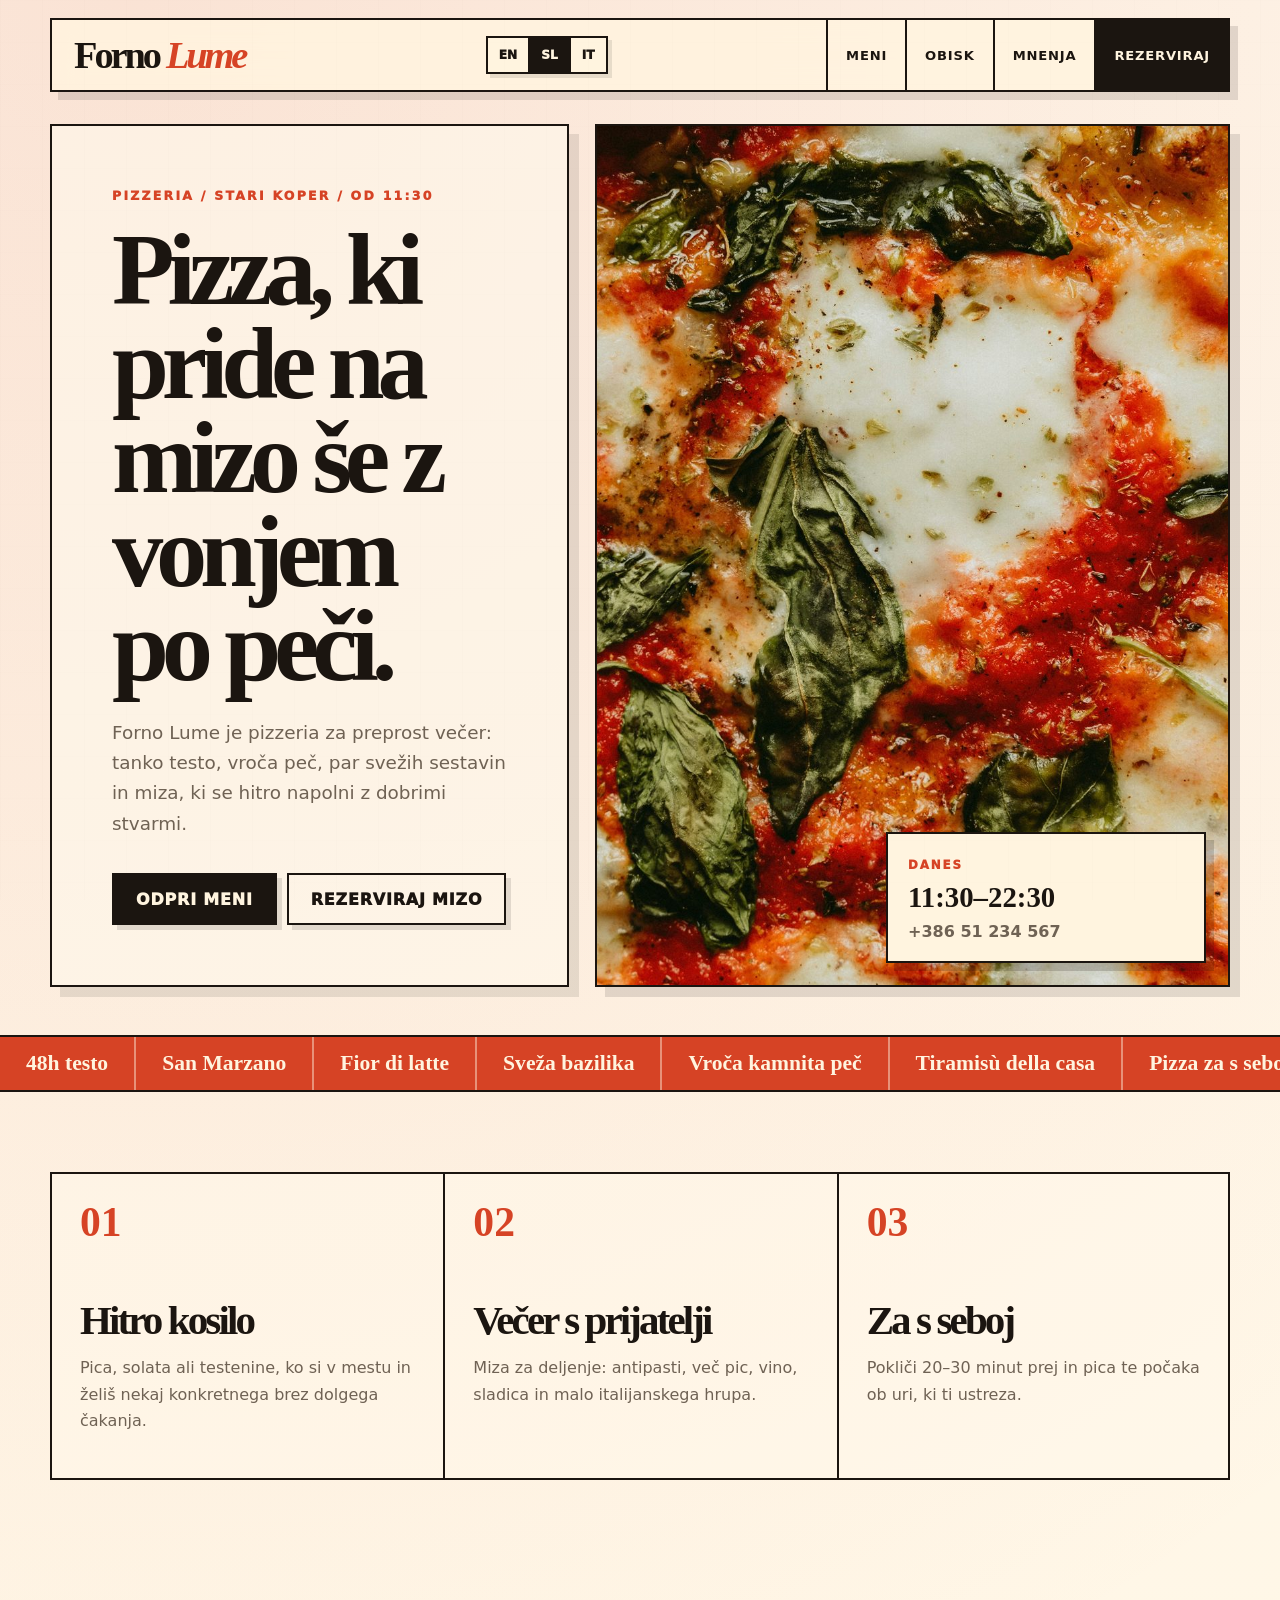
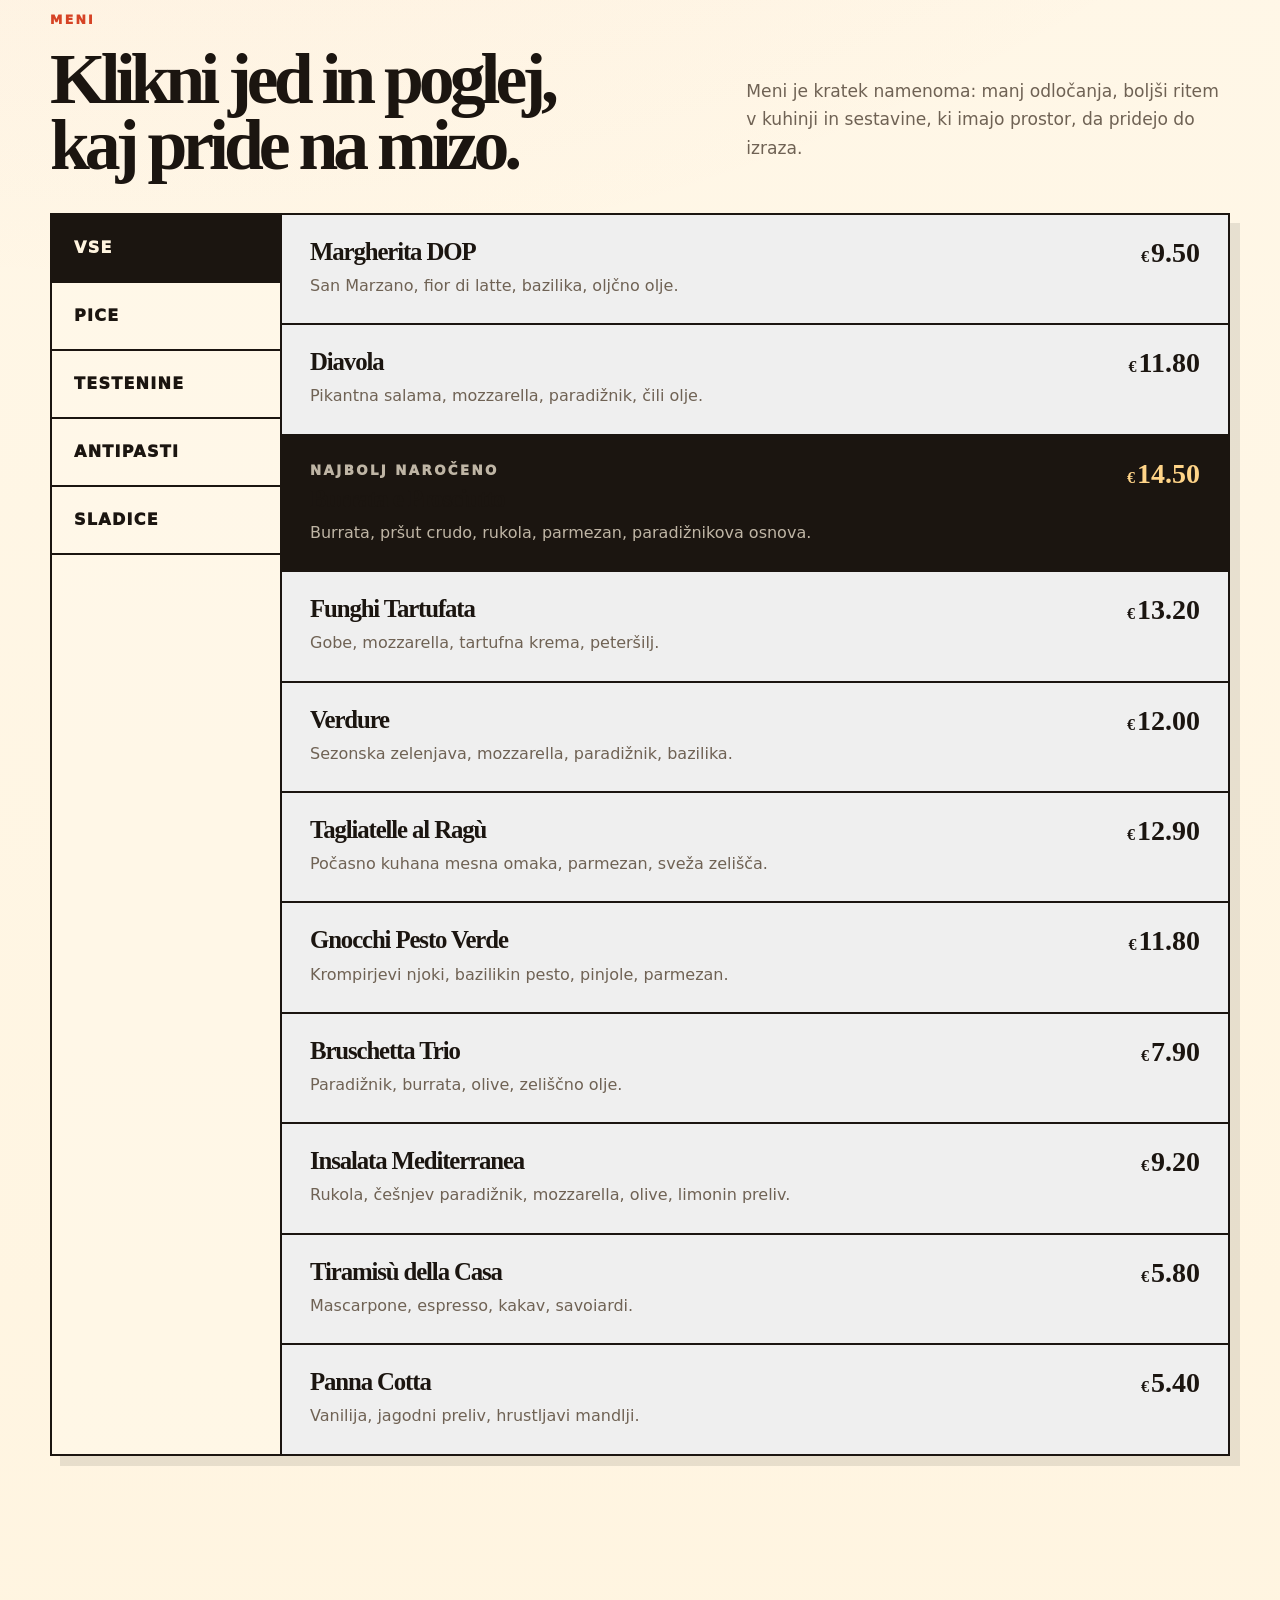
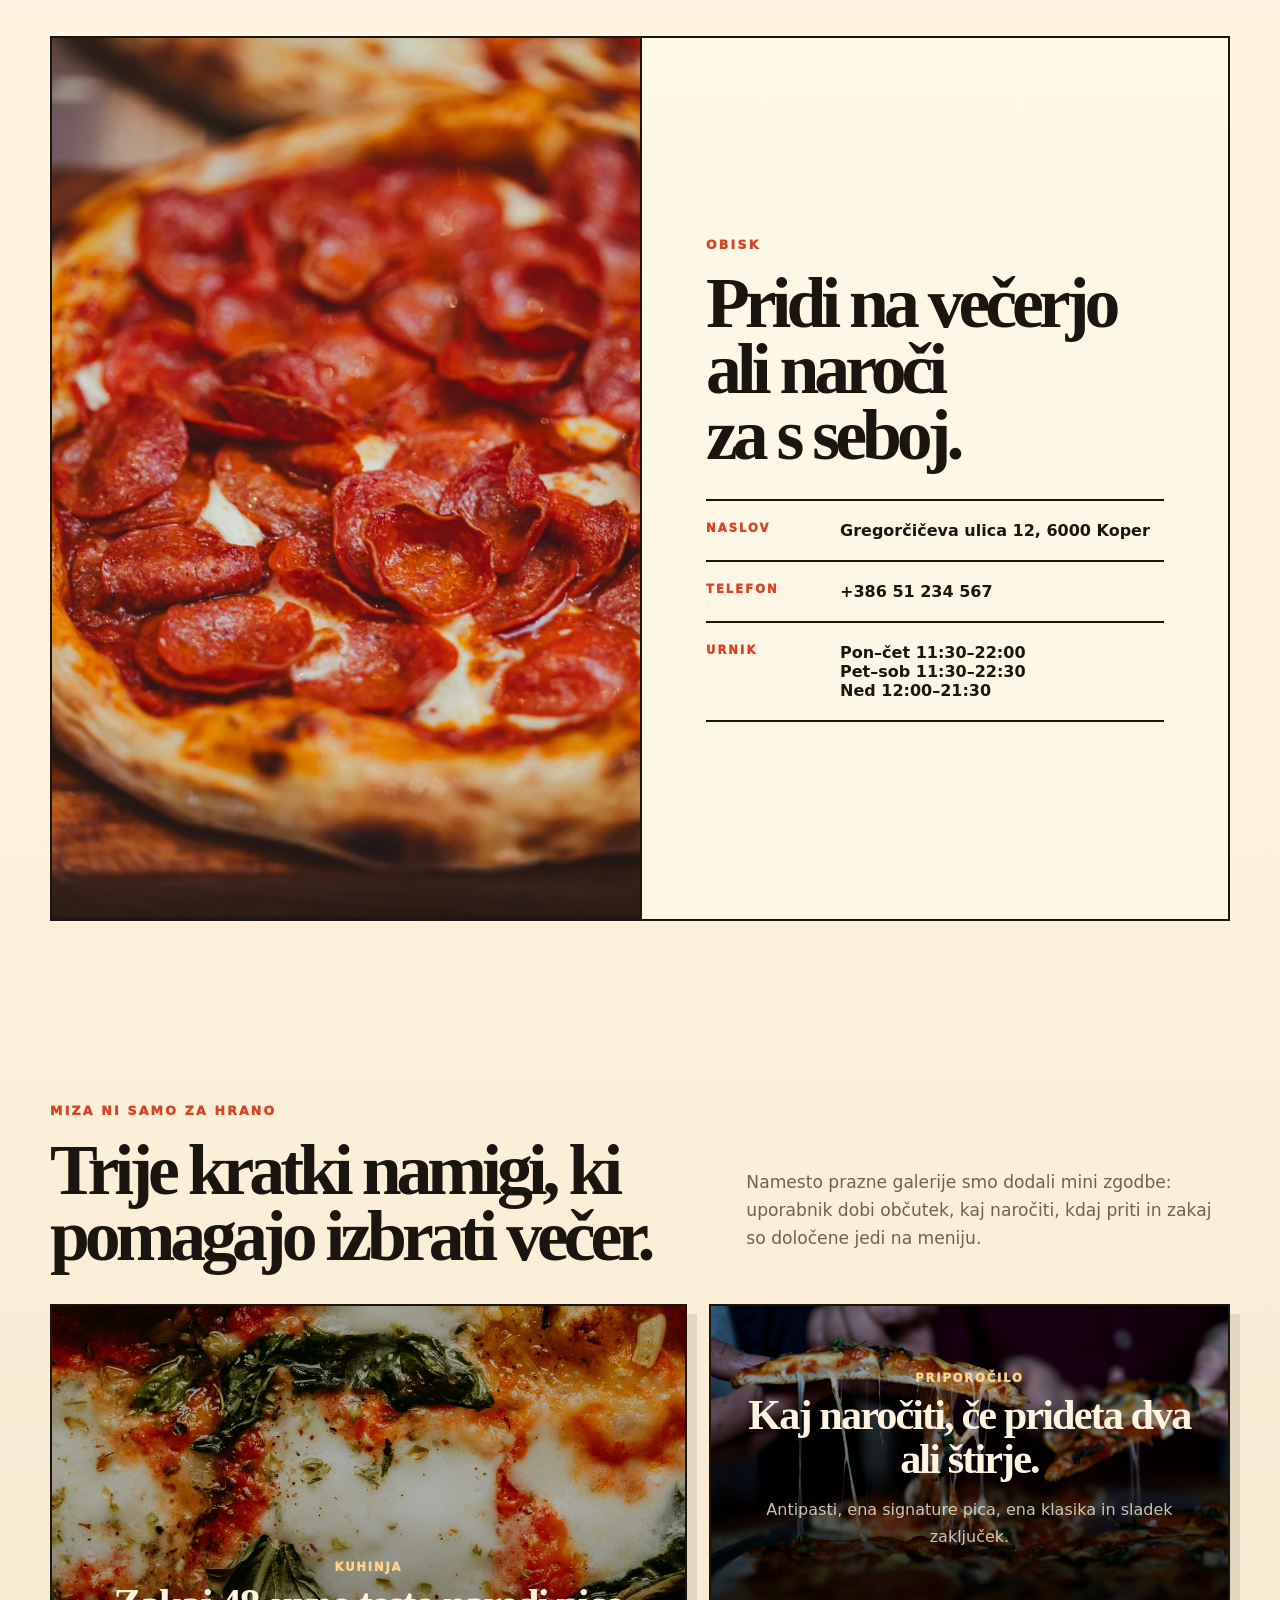
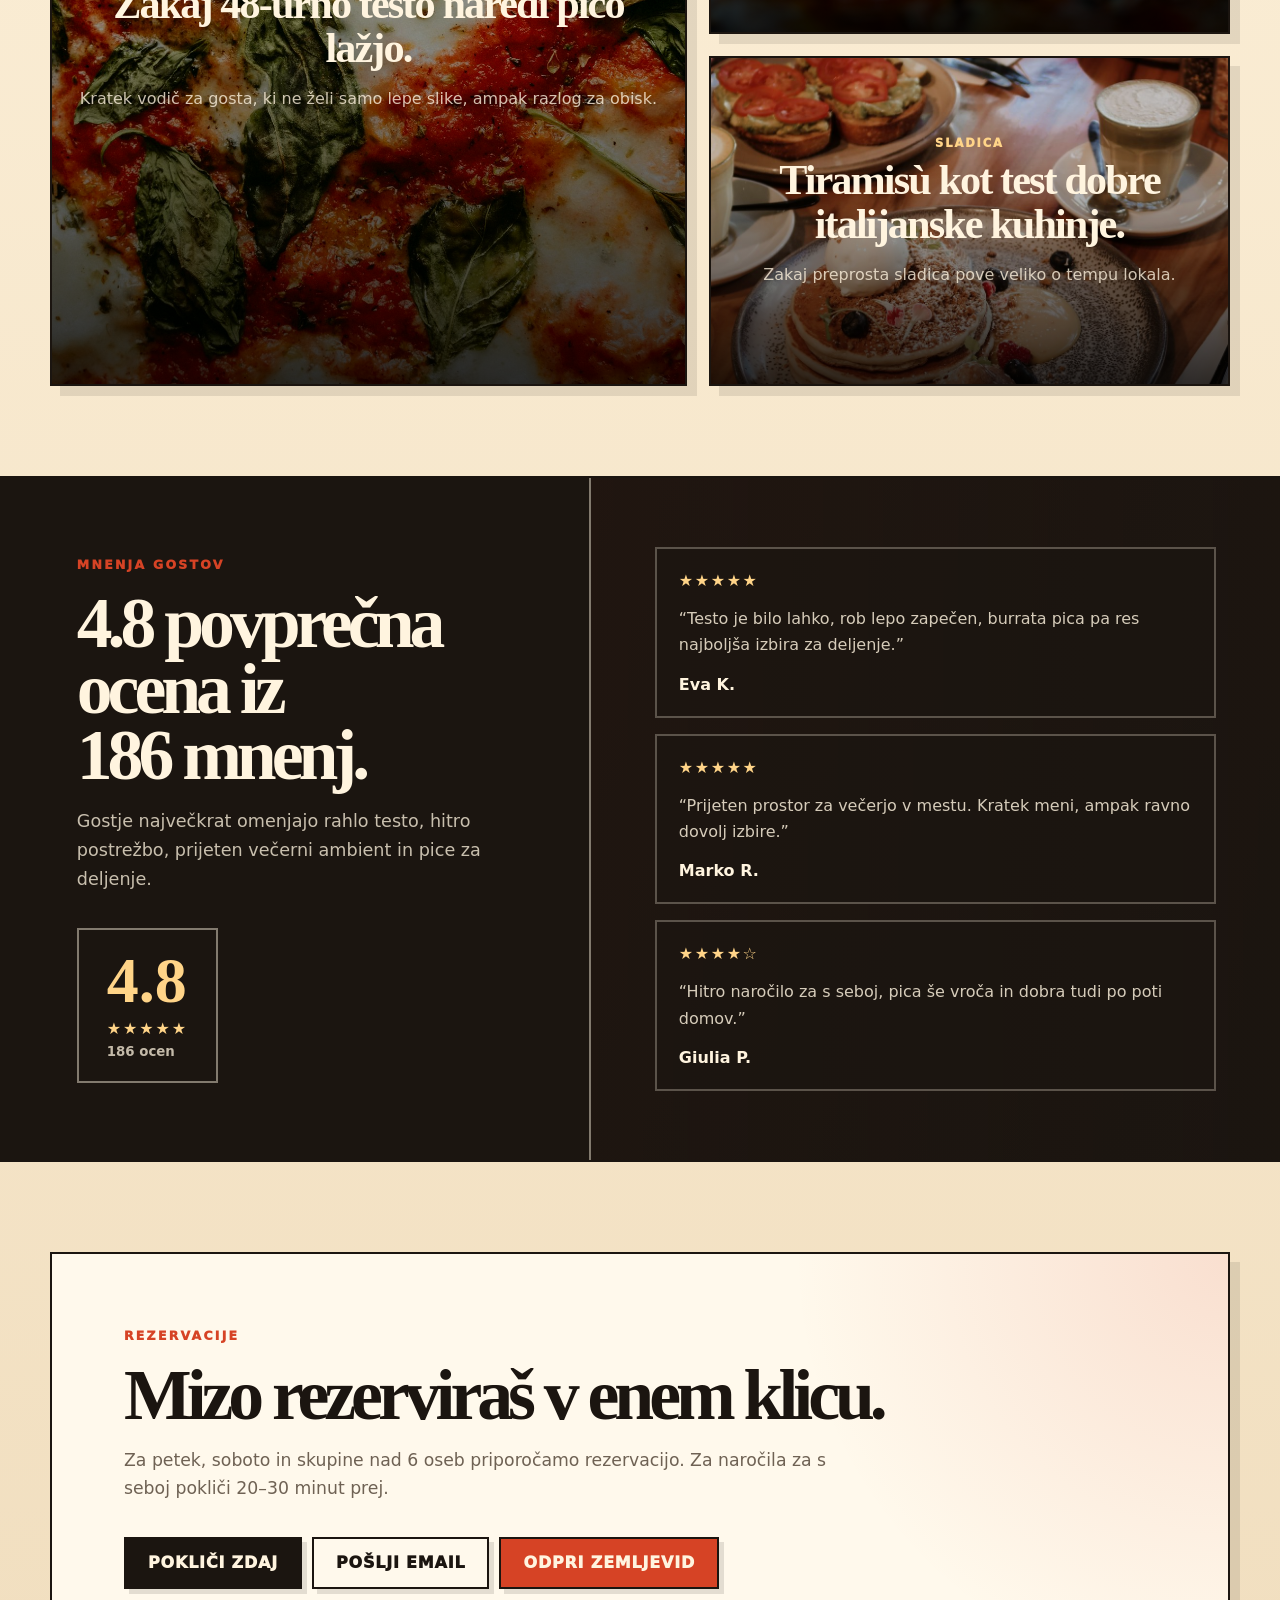
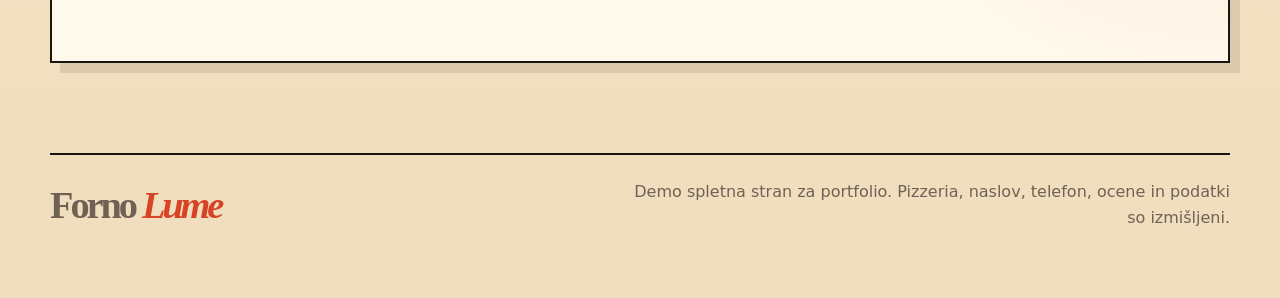
==== forno-lume/index.html @ fd5f601f "Add files via upload" ====
<!DOCTYPE html>
<html lang="sl">
<head>
  <meta charset="UTF-8" />
  <meta name="viewport" content="width=device-width, initial-scale=1.0" />
  <title>Forno Lume — pizzeria, antipasti & vino</title>
  <meta name="description" content="Forno Lume je sodobna pizzeria z napolitanskimi picami, antipasti, testeninami, sladicami in vinom. Meni, rezervacije in lokacija." />
  <meta name="theme-color" content="#fff4df" />
  <link rel="icon" href="assets/favicon.svg" type="image/svg+xml" />
  <link rel="stylesheet" href="styles.css" />
</head>
<body>
  <div class="grain"></div>

  <header class="topbar" id="top">
    <a class="wordmark" href="#top" aria-label="Forno Lume home">
      <span>Forno</span>
      <i>Lume</i>
    </a>

    <div class="language-switcher" aria-label="Language switcher">
      <button class="lang-btn" data-lang="en">EN</button>
      <button class="lang-btn active" data-lang="sl">SL</button>
      <button class="lang-btn" data-lang="it">IT</button>
    </div>

    <button class="menu-toggle" aria-label="Odpri navigacijo" aria-expanded="false">
      <span></span><span></span>
    </button>

    <nav class="nav">
      <a href="#menu" data-i18n="navMenu">Meni</a>
      <a href="#visit" data-i18n="navVisit">Obisk</a>
      <a href="#reviews" data-i18n="navReviews">Mnenja</a>
      <a href="#reserve" class="nav-cta" data-i18n="navReserve">Rezerviraj</a>
    </nav>
  </header>

  <main>
    <section class="hero">
      <div class="hero-copy">
        <p class="kicker" data-i18n="heroKicker">Pizzeria / Stari Koper / Od 11:30</p>
        <h1 data-i18n="heroTitle">Pizza, ki pride na mizo še z vonjem po peči.</h1>
        <p class="lead" data-i18n="heroLead">
          Forno Lume je pizzeria za preprost večer: tanko testo, vroča peč, par svežih sestavin in miza, ki se hitro napolni z dobrimi stvarmi.
        </p>

        <div class="hero-actions">
          <a href="#menu" class="button button-dark" data-i18n="ctaMenu">Odpri meni</a>
          <a href="#reserve" class="button button-outline" data-i18n="ctaReserve">Rezerviraj mizo</a>
        </div>
      </div>

      <div class="hero-image">
        <img src="assets/margherita.jpg" alt="Neapeljska pica" />
        <div class="open-card">
          <span data-i18n="today">danes</span>
          <strong>11:30–22:30</strong>
          <a href="tel:+38651234567">+386 51 234 567</a>
        </div>
      </div>
    </section>

    <section class="ticker" aria-label="Ingredients">
      <div class="ticker-track">
        <span data-i18n="tick1">48h testo</span>
        <span data-i18n="tick2">San Marzano</span>
        <span data-i18n="tick3">Fior di latte</span>
        <span data-i18n="tick4">Sveža bazilika</span>
        <span data-i18n="tick5">Vroča kamnita peč</span>
        <span data-i18n="tick6">Tiramisù della casa</span>
        <span data-i18n="tick7">Pizza za s seboj</span>
        <span data-i18n="tick8">Rezervacije za skupine</span>
      </div>
    </section>

    <section class="intro-grid section">
      <article class="intro-card">
        <span class="number">01</span>
        <h2 data-i18n="intro1Title">Hitro kosilo</h2>
        <p data-i18n="intro1Text">Pica, solata ali testenine, ko si v mestu in želiš nekaj konkretnega brez dolgega čakanja.</p>
      </article>
      <article class="intro-card">
        <span class="number">02</span>
        <h2 data-i18n="intro2Title">Večer s prijatelji</h2>
        <p data-i18n="intro2Text">Miza za deljenje: antipasti, več pic, vino, sladica in malo italijanskega hrupa.</p>
      </article>
      <article class="intro-card">
        <span class="number">03</span>
        <h2 data-i18n="intro3Title">Za s seboj</h2>
        <p data-i18n="intro3Text">Pokliči 20–30 minut prej in pica te počaka ob uri, ki ti ustreza.</p>
      </article>
    </section>

    <section class="menu-section section" id="menu">
      <div class="section-title split">
        <div>
          <p class="kicker" data-i18n="menuKicker">Meni</p>
          <h2 data-i18n="menuTitle">Klikni jed in poglej, kaj pride na mizo.</h2>
        </div>
        <p data-i18n="menuLead">
          Meni je kratek namenoma: manj odločanja, boljši ritem v kuhinji in sestavine, ki imajo prostor, da pridejo do izraza.
        </p>
      </div>

      <div class="menu-board">
        <aside class="menu-sidebar">
          <button class="filter active" data-filter="all" data-i18n="filterAll">Vse</button>
          <button class="filter" data-filter="pizza" data-i18n="filterPizza">Pice</button>
          <button class="filter" data-filter="pasta" data-i18n="filterPasta">Testenine</button>
          <button class="filter" data-filter="starter" data-i18n="filterStarter">Antipasti</button>
          <button class="filter" data-filter="sweet" data-i18n="filterSweet">Sladice</button>
        </aside>

        <div class="menu-items">
          <button class="menu-line" data-category="pizza" data-dish="margherita">
            <div><h3>Margherita DOP</h3><p data-i18n="dish1">San Marzano, fior di latte, bazilika, oljčno olje.</p></div><strong>9.50</strong>
          </button>
          <button class="menu-line" data-category="pizza" data-dish="diavola">
            <div><h3>Diavola</h3><p data-i18n="dish2">Pikantna salama, mozzarella, paradižnik, čili olje.</p></div><strong>11.80</strong>
          </button>
          <button class="menu-line signature" data-category="pizza" data-dish="burrata">
            <div><small data-i18n="mostOrdered">najbolj naročeno</small><h3>Burrata e Prosciutto</h3><p data-i18n="dish3">Burrata, pršut crudo, rukola, parmezan, paradižnikova osnova.</p></div><strong>14.50</strong>
          </button>
          <button class="menu-line" data-category="pizza" data-dish="funghi">
            <div><h3>Funghi Tartufata</h3><p data-i18n="dish4">Gobe, mozzarella, tartufna krema, peteršilj.</p></div><strong>13.20</strong>
          </button>
          <button class="menu-line" data-category="pizza" data-dish="verdure">
            <div><h3>Verdure</h3><p data-i18n="dish5">Sezonska zelenjava, mozzarella, paradižnik, bazilika.</p></div><strong>12.00</strong>
          </button>
          <button class="menu-line" data-category="pasta" data-dish="ragu">
            <div><h3>Tagliatelle al Ragù</h3><p data-i18n="dish6">Počasno kuhana mesna omaka, parmezan, sveža zelišča.</p></div><strong>12.90</strong>
          </button>
          <button class="menu-line" data-category="pasta" data-dish="gnocchi">
            <div><h3>Gnocchi Pesto Verde</h3><p data-i18n="dish7">Krompirjevi njoki, bazilikin pesto, pinjole, parmezan.</p></div><strong>11.80</strong>
          </button>
          <button class="menu-line" data-category="starter" data-dish="bruschetta">
            <div><h3>Bruschetta Trio</h3><p data-i18n="dish8">Paradižnik, burrata, olive, zeliščno olje.</p></div><strong>7.90</strong>
          </button>
          <button class="menu-line" data-category="starter" data-dish="salad">
            <div><h3>Insalata Mediterranea</h3><p data-i18n="dish9">Rukola, češnjev paradižnik, mozzarella, olive, limonin preliv.</p></div><strong>9.20</strong>
          </button>
          <button class="menu-line" data-category="sweet" data-dish="tiramisu">
            <div><h3>Tiramisù della Casa</h3><p data-i18n="dish10">Mascarpone, espresso, kakav, savoiardi.</p></div><strong>5.80</strong>
          </button>
          <button class="menu-line" data-category="sweet" data-dish="panna">
            <div><h3>Panna Cotta</h3><p data-i18n="dish11">Vanilija, jagodni preliv, hrustljavi mandlji.</p></div><strong>5.40</strong>
          </button>
        </div>
      </div>
    </section>

    <section class="visit-section section" id="visit">
      <div class="visit-image">
        <img src="assets/diavola.jpg" alt="Miza v restavraciji" />
      </div>
      <div class="visit-panel">
        <p class="kicker" data-i18n="visitKicker">Obisk</p>
        <h2 data-i18n="visitTitle">Pridi na večerjo ali naroči za s seboj.</h2>
        <div class="visit-list">
          <div><span data-i18n="addressLabel">naslov</span><strong>Gregorčičeva ulica 12, 6000 Koper</strong></div>
          <div><span data-i18n="phoneLabel">telefon</span><strong>+386 51 234 567</strong></div>
          <div><span data-i18n="hoursLabel">urnik</span><strong data-i18n="hoursText">Pon–čet 11:30–22:00<br>Pet–sob 11:30–22:30<br>Ned 12:00–21:30</strong></div>
        </div>
      </div>
    </section>
    <section class="insights-section section" id="stories">
      <div class="section-title split">
        <div>
          <p class="kicker" data-i18n="storiesKicker">Miza ni samo za hrano</p>
          <h2 data-i18n="storiesTitle">Trije kratki namigi, ki pomagajo izbrati večer.</h2>
        </div>
        <p data-i18n="storiesLead">Namesto prazne galerije smo dodali mini zgodbe: uporabnik dobi občutek, kaj naročiti, kdaj priti in zakaj so določene jedi na meniju.</p>
      </div>

      <div class="insight-grid">
        <button class="insight-card large" type="button" data-article="dough">
          <img src="assets/margherita.jpg" alt="Pizza z rahlim robom" loading="lazy" />
          <div><span data-i18n="story1Kicker">kuhinja</span><h3 data-i18n="story1Title">Zakaj 48-urno testo naredi pico lažjo.</h3><p data-i18n="story1Text">Kratek vodič za gosta, ki ne želi samo lepe slike, ampak razlog za obisk.</p></div>
        </button>
        <button class="insight-card" type="button" data-article="sharing">
          <img src="assets/burrata.jpg" alt="Pizza za deljenje" loading="lazy" />
          <div><span data-i18n="story2Kicker">priporočilo</span><h3 data-i18n="story2Title">Kaj naročiti, če prideta dva ali štirje.</h3><p data-i18n="story2Text">Antipasti, ena signature pica, ena klasika in sladek zaključek.</p></div>
        </button>
        <button class="insight-card" type="button" data-article="tiramisu">
          <img src="assets/tiramisu.jpg" alt="Tiramisu" loading="lazy" />
          <div><span data-i18n="story3Kicker">sladica</span><h3 data-i18n="story3Title">Tiramisù kot test dobre italijanske kuhinje.</h3><p data-i18n="story3Text">Zakaj preprosta sladica pove veliko o tempu lokala.</p></div>
        </button>
      </div>
    </section>

    <section class="reviews-section" id="reviews">
      <div class="reviews-copy">
        <p class="kicker" data-i18n="reviewsKicker">Mnenja gostov</p>
        <h2 data-i18n="reviewsTitle">4.8 povprečna ocena iz 186 mnenj.</h2>
        <p data-i18n="reviewsLead">Gostje največkrat omenjajo rahlo testo, hitro postrežbo, prijeten večerni ambient in pice za deljenje.</p>

        <div class="score-box">
          <strong>4.8</strong>
          <span>★★★★★</span>
          <small data-i18n="scoreText">186 ocen</small>
        </div>
      </div>

      <div class="reviews-panel">
        <article>
          <span>★★★★★</span>
          <p data-i18n="review1">“Testo je bilo lahko, rob lepo zapečen, burrata pica pa res najboljša izbira za deljenje.”</p>
          <strong>Eva K.</strong>
        </article>
        <article>
          <span>★★★★★</span>
          <p data-i18n="review2">“Prijeten prostor za večerjo v mestu. Kratek meni, ampak ravno dovolj izbire.”</p>
          <strong>Marko R.</strong>
        </article>
        <article>
          <span>★★★★☆</span>
          <p data-i18n="review3">“Hitro naročilo za s seboj, pica še vroča in dobra tudi po poti domov.”</p>
          <strong>Giulia P.</strong>
        </article>
      </div>
    </section>

    <section class="reserve-section section" id="reserve">
      <div class="reserve-box">
        <p class="kicker" data-i18n="reserveKicker">Rezervacije</p>
        <h2 data-i18n="reserveTitle">Mizo rezerviraš v enem klicu.</h2>
        <p data-i18n="reserveText">Za petek, soboto in skupine nad 6 oseb priporočamo rezervacijo. Za naročila za s seboj pokliči 20–30 minut prej.</p>
        <div class="reserve-actions">
          <a class="button button-dark" href="tel:+38651234567" data-i18n="reserveCall">Pokliči zdaj</a>
          <a class="button button-outline" href="mailto:ciao@fornolume.si" data-i18n="reserveEmail">Pošlji email</a>
          <a class="button button-map" target="_blank" rel="noreferrer" href="https://maps.google.com/?q=Gregor%C4%8Di%C4%8Deva%20ulica%2012%2C%206000%20Koper%2C%20Slovenia" data-i18n="reserveMap">Odpri zemljevid</a>
        </div>
      </div>
    </section>
  </main>

  <footer class="footer">
    <a class="wordmark" href="#top"><span>Forno</span><i>Lume</i></a>
    <p data-i18n="footerText">Demo spletna stran za portfolio. Pizzeria, naslov, telefon, ocene in podatki so izmišljeni.</p>
  </footer>

  <div class="mobile-bar">
    <a href="tel:+38651234567" data-i18n="mobileCall">Klic</a>
    <a href="#menu" data-i18n="mobileMenu">Meni</a>
    <a target="_blank" rel="noreferrer" href="https://maps.google.com/?q=Gregor%C4%8Di%C4%8Deva%20ulica%2012%2C%206000%20Koper%2C%20Slovenia" data-i18n="mobileDirections">Pot</a>
  </div>

  <div class="dish-modal" id="dishModal" aria-hidden="true" role="dialog" aria-modal="true" aria-labelledby="dishModalTitle">
    <div class="dish-backdrop" data-close-dish></div>
    <div class="dish-panel">
      <button class="dish-close" type="button" aria-label="Close" data-close-dish>×</button>
      <div class="dish-photo"><img id="dishModalImage" alt="" /></div>
      <div class="dish-info">
        <span id="dishModalCategory"></span>
        <h2 id="dishModalTitle"></h2>
        <p id="dishModalText"></p>
        <strong id="dishModalPrice"></strong>
        <div class="dish-actions">
          <a href="tel:+38651234567" class="button button-dark" data-i18n="dishCall">Naroči / rezerviraj</a>
          <button class="button button-outline" type="button" data-close-dish data-i18n="dishBack">Nazaj na meni</button>
        </div>
      </div>
    </div>
  </div>

  <div class="article-modal" id="articleModal" aria-hidden="true" role="dialog" aria-modal="true" aria-labelledby="articleTitle">
    <div class="article-backdrop" data-close-article></div>
    <div class="article-panel">
      <button class="article-close" type="button" aria-label="Close" data-close-article>×</button>
      <div class="article-photo"><img id="articleImage" alt="" /></div>
      <article class="article-copy">
        <span id="articleLabel"></span>
        <h2 id="articleTitle"></h2>
        <p id="articleIntro"></p>
        <ul id="articlePoints"></ul>
        <div class="article-actions">
          <a href="#menu" class="button button-dark" data-close-article data-i18n="articleMenu">Poglej meni</a>
          <button class="button button-outline" type="button" data-close-article data-i18n="articleClose">Zapri</button>
        </div>
      </article>
    </div>
  </div>

  <script src="script.js"></script>
</body>
</html>
---- forno-lume/styles.css ----
:root {
  --paper: #fff4df;
  --ink: #1b1510;
  --muted: #6f6254;
  --line: #dfcfb7;
  --tomato: #d64325;
  --tomato-dark: #9e2f1e;
  --cream: #fff9ec;
  --gold: #c58a36;
  --shadow: 0 24px 70px rgba(59, 31, 16, .16);
  --max: 1180px;
  --page: min(calc(100% - 44px), var(--max));
}

* { box-sizing: border-box; }
html { scroll-behavior: smooth; overflow-x: hidden; }
body {
  margin: 0;
  color: var(--ink);
  background:
    radial-gradient(circle at 10% 0%, rgba(214, 67, 37, .12), transparent 28%),
    linear-gradient(180deg, #fff9ed 0%, var(--paper) 55%, #f0ddbd 100%);
  font-family: ui-sans-serif, system-ui, -apple-system, BlinkMacSystemFont, "Segoe UI", sans-serif;
  overflow-x: hidden;
}

body.menu-open { overflow: hidden; }
a { color: inherit; text-decoration: none; }
img { display: block; max-width: 100%; }
button { font: inherit; }

.grain {
  pointer-events: none;
  position: fixed;
  inset: 0;
  z-index: 100;
  opacity: .06;
  mix-blend-mode: multiply;
  background-image:
    linear-gradient(90deg, rgba(27,21,16,.15) 1px, transparent 1px),
    linear-gradient(rgba(27,21,16,.08) 1px, transparent 1px);
  background-size: 42px 42px;
}

.section {
  width: var(--page);
  margin-inline: auto;
}

.topbar {
  position: fixed;
  top: 18px;
  left: 50%;
  z-index: 50;
  transform: translateX(-50%);
  width: var(--page);
  min-height: 70px;
  display: grid;
  grid-template-columns: auto 1fr auto;
  align-items: stretch;
  border: 2px solid var(--ink);
  background: rgba(255, 244, 223, .86);
  backdrop-filter: blur(14px);
  box-shadow: 8px 8px 0 rgba(27, 21, 16, .12);
}

.wordmark {
  display: inline-flex;
  align-items: center;
  gap: 7px;
  padding: 0 22px;
  font-family: Georgia, "Times New Roman", serif;
  font-size: clamp(1.6rem, 3vw, 2.4rem);
  font-weight: 900;
  letter-spacing: -.08em;
  white-space: nowrap;
}

.wordmark i {
  color: var(--tomato);
  font-style: italic;
}

.language-switcher {
  justify-self: center;
  align-self: center;
  display: inline-flex;
  border: 2px solid var(--ink);
  background: var(--paper);
  box-shadow: 4px 4px 0 rgba(27, 21, 16, .1);
}

.lang-btn {
  border: 0;
  border-right: 2px solid var(--ink);
  min-height: 34px;
  padding: 0 11px;
  background: transparent;
  color: var(--ink);
  cursor: pointer;
  font-size: .76rem;
  font-weight: 950;
}

.lang-btn:last-child {
  border-right: 0;
}

.lang-btn.active {
  color: var(--paper);
  background: var(--ink);
}

.nav {
  display: flex;
  align-items: stretch;
  height: 100%;
}

.nav a {
  display: grid;
  place-items: center;
  min-height: 70px;
  padding: 0 18px;
  border-left: 2px solid var(--ink);
  font-weight: 900;
  text-transform: uppercase;
  letter-spacing: .06em;
  font-size: .82rem;
  transition: background .18s ease, color .18s ease;
}

.nav a:hover,
.nav .nav-cta {
  background: var(--ink);
  color: var(--paper);
}

.menu-toggle {
  display: none;
}

.hero {
  width: var(--page);
  margin: 0 auto;
  min-height: 100svh;
  display: grid;
  grid-template-columns: .9fr 1.1fr;
  gap: 26px;
  align-items: stretch;
  padding: 124px 0 48px;
}

.hero-copy {
  min-width: 0;
  display: flex;
  flex-direction: column;
  justify-content: center;
  padding: clamp(28px, 5vw, 60px);
  border: 2px solid var(--ink);
  background: rgba(255, 249, 236, .62);
  box-shadow: 10px 10px 0 rgba(27, 21, 16, .1);
}

.kicker {
  margin: 0 0 16px;
  color: var(--tomato);
  font-size: .78rem;
  font-weight: 950;
  letter-spacing: .18em;
  text-transform: uppercase;
}

h1,
h2 {
  margin: 0;
  font-family: Georgia, "Times New Roman", serif;
  font-weight: 900;
  line-height: .92;
  letter-spacing: -.07em;
  text-wrap: balance;
}

h1 {
  max-width: 860px;
  font-size: clamp(4rem, 8vw, 8.2rem);
}

h2 {
  font-size: clamp(2.7rem, 5.6vw, 6rem);
}

h3 {
  margin: 0;
  font-family: Georgia, "Times New Roman", serif;
  font-size: 1.45rem;
  line-height: 1.05;
  letter-spacing: -.045em;
}

p {
  line-height: 1.65;
}

.lead {
  max-width: 650px;
  color: var(--muted);
  font-size: 1.15rem;
  margin: 24px 0 0;
}

.hero-actions,
.reserve-actions {
  display: flex;
  flex-wrap: wrap;
  gap: 10px;
  margin-top: 34px;
}

.button {
  min-height: 52px;
  display: inline-flex;
  align-items: center;
  justify-content: center;
  padding: 0 22px;
  border: 2px solid var(--ink);
  font-weight: 950;
  text-transform: uppercase;
  letter-spacing: .05em;
  box-shadow: 5px 5px 0 rgba(27, 21, 16, .12);
  transition: transform .16s ease, box-shadow .16s ease, background .16s ease;
}

.button:hover {
  transform: translate(3px, 3px);
  box-shadow: 2px 2px 0 rgba(27, 21, 16, .18);
}

.button-dark {
  color: var(--paper);
  background: var(--ink);
}

.button-outline {
  color: var(--ink);
  background: transparent;
}

.button-map {
  color: var(--paper);
  background: var(--tomato);
}

.hero-image {
  position: relative;
  overflow: hidden;
  border: 2px solid var(--ink);
  min-height: 720px;
  box-shadow: 10px 10px 0 rgba(27, 21, 16, .12);
}

.hero-image img {
  width: 100%;
  height: 100%;
  object-fit: cover;
}

.open-card {
  position: absolute;
  right: 22px;
  bottom: 22px;
  width: min(320px, calc(100% - 44px));
  padding: 20px;
  border: 2px solid var(--ink);
  background: var(--paper);
  box-shadow: 8px 8px 0 rgba(27, 21, 16, .18);
}

.open-card span {
  color: var(--tomato);
  font-weight: 950;
  text-transform: uppercase;
  letter-spacing: .16em;
  font-size: .74rem;
}

.open-card strong {
  display: block;
  margin: 8px 0;
  font-family: Georgia, serif;
  font-size: 1.8rem;
}

.open-card a {
  color: var(--muted);
  font-weight: 900;
}

.ticker {
  overflow: hidden;
  border-block: 2px solid var(--ink);
  background: var(--tomato);
  color: var(--paper);
}

.ticker-track {
  width: max-content;
  display: flex;
  gap: 0;
  animation: ticker 26s linear infinite;
}

.ticker span {
  padding: 14px 26px;
  border-right: 2px solid rgba(255, 244, 223, .45);
  font-family: Georgia, serif;
  font-size: 1.35rem;
  font-weight: 900;
  white-space: nowrap;
}

@keyframes ticker {
  to { transform: translateX(-50%); }
}

.intro-grid {
  display: grid;
  grid-template-columns: repeat(3, 1fr);
  padding: 80px 0 40px;
}

.intro-card {
  min-height: 285px;
  padding: 28px;
  border: 2px solid var(--ink);
  border-right: 0;
  background: rgba(255, 249, 236, .45);
}

.intro-card:last-child {
  border-right: 2px solid var(--ink);
}

.number {
  display: block;
  margin-bottom: 58px;
  color: var(--tomato);
  font-family: Georgia, serif;
  font-size: 2.6rem;
  font-weight: 900;
  line-height: 1;
}

.intro-card h2 {
  font-size: clamp(2.2rem, 3.2vw, 3.6rem);
}

.intro-card p {
  color: var(--muted);
}

.menu-section,
.oven-section,
.cards-section,
.visit-section,
.reserve-section {
  padding: 90px 0;
}

.section-title.split {
  display: grid;
  grid-template-columns: 1.15fr .85fr;
  gap: 42px;
  align-items: end;
  margin-bottom: 34px;
}

.section-title > p {
  color: var(--muted);
  font-size: 1.07rem;
}

.menu-board {
  display: grid;
  grid-template-columns: 230px 1fr;
  border: 2px solid var(--ink);
  background: rgba(255, 249, 236, .5);
  box-shadow: 10px 10px 0 rgba(27, 21, 16, .1);
}

.menu-sidebar {
  display: grid;
  align-content: start;
  border-right: 2px solid var(--ink);
}

.filter {
  min-height: 68px;
  border: 0;
  border-bottom: 2px solid var(--ink);
  background: transparent;
  color: var(--ink);
  cursor: pointer;
  font-weight: 950;
  text-transform: uppercase;
  letter-spacing: .08em;
  text-align: left;
  padding: 0 22px;
}

.filter.active,
.filter:hover {
  background: var(--ink);
  color: var(--paper);
}

.menu-items {
  display: grid;
}

.menu-line {
  display: grid;
  grid-template-columns: minmax(0, 1fr) 94px;
  gap: 22px;
  padding: 24px 28px;
  border-bottom: 2px solid var(--ink);
  transition: background .18s ease;
}

.menu-line:last-child {
  border-bottom: 0;
}

.menu-line:hover {
  background: rgba(214, 67, 37, .08);
}

.menu-line.hide {
  display: none;
}

.menu-line h3 {
  font-size: 1.55rem;
}

.menu-line p {
  margin: 8px 0 0;
  color: var(--muted);
}

.menu-line strong {
  justify-self: end;
  font-family: Georgia, serif;
  font-size: 1.75rem;
  line-height: 1;
}

.menu-line strong::before {
  content: "€";
  font-size: 1rem;
  margin-right: 2px;
}

.menu-line small {
  display: inline-block;
  margin-bottom: 8px;
  color: var(--tomato);
  font-weight: 950;
  text-transform: uppercase;
  letter-spacing: .18em;
}

.signature {
  background: var(--ink);
  color: var(--paper);
}

.signature p,
.signature small {
  color: rgba(255, 244, 223, .72);
}

.signature strong {
  color: #ffd488;
}

.oven-section {
  width: min(100%, 1440px);
  margin: 0 auto;
  display: grid;
  grid-template-columns: .9fr 1.1fr;
  border-block: 2px solid var(--ink);
  background: var(--ink);
  color: var(--paper);
}

.oven-copy {
  padding: clamp(32px, 6vw, 86px);
  align-self: center;
}

.oven-copy p:not(.kicker) {
  max-width: 590px;
  color: rgba(255, 244, 223, .76);
  font-size: 1.1rem;
}

.oven-copy dl {
  display: grid;
  grid-template-columns: repeat(3, 1fr);
  gap: 0;
  margin: 36px 0 0;
  border: 2px solid rgba(255, 244, 223, .5);
}

.oven-copy dl div {
  padding: 18px;
  border-right: 2px solid rgba(255, 244, 223, .5);
}

.oven-copy dl div:last-child {
  border-right: 0;
}

.oven-copy dt {
  color: #ffd488;
  font-family: Georgia, serif;
  font-size: 2.2rem;
  font-weight: 900;
}

.oven-copy dd {
  margin: 5px 0 0;
  color: rgba(255, 244, 223, .76);
}

.oven-photo {
  min-height: 650px;
  border-left: 2px solid rgba(255, 244, 223, .5);
}

.oven-photo img {
  width: 100%;
  height: 100%;
  object-fit: cover;
}

.cards-section {
  display: grid;
  grid-template-columns: 1.1fr .9fr;
  grid-template-rows: repeat(2, 330px);
  gap: 22px;
}

.dish-card {
  position: relative;
  overflow: hidden;
  border: 2px solid var(--ink);
  background: var(--ink);
  box-shadow: 10px 10px 0 rgba(27, 21, 16, .1);
}

.dish-card.tall {
  grid-row: span 2;
}

.dish-card img {
  width: 100%;
  height: 100%;
  object-fit: cover;
  transition: transform .6s ease;
}

.dish-card:hover img {
  transform: scale(1.04);
}

.dish-card::after {
  content: "";
  position: absolute;
  inset: 0;
  background: linear-gradient(180deg, transparent, rgba(0,0,0,.68));
}

.dish-card div {
  position: absolute;
  z-index: 2;
  left: 24px;
  right: 24px;
  bottom: 24px;
  color: var(--paper);
}

.dish-card p {
  margin: 0 0 8px;
  color: #ffd488;
  font-weight: 950;
  text-transform: uppercase;
  letter-spacing: .16em;
}

.dish-card h3 {
  max-width: 620px;
  font-size: clamp(1.9rem, 3.6vw, 4rem);
}

.visit-section {
  display: grid;
  grid-template-columns: 1fr 1fr;
  gap: 0;
}

.visit-image,
.visit-panel {
  border: 2px solid var(--ink);
}

.visit-image {
  border-right: 0;
  min-height: 570px;
}

.visit-image img {
  width: 100%;
  height: 100%;
  object-fit: cover;
}

.visit-panel {
  display: flex;
  flex-direction: column;
  justify-content: center;
  padding: clamp(30px, 5vw, 64px);
  background: rgba(255, 249, 236, .54);
}

.visit-list {
  display: grid;
  margin-top: 30px;
  border-top: 2px solid var(--ink);
}

.visit-list div {
  display: grid;
  grid-template-columns: 110px 1fr;
  gap: 24px;
  padding: 20px 0;
  border-bottom: 2px solid var(--ink);
}

.visit-list span {
  color: var(--tomato);
  font-size: .72rem;
  font-weight: 950;
  text-transform: uppercase;
  letter-spacing: .18em;
}

.reserve-box {
  padding: clamp(30px, 6vw, 72px);
  border: 2px solid var(--ink);
  background:
    radial-gradient(circle at 100% 0, rgba(214,67,37,.14), transparent 35%),
    var(--cream);
  box-shadow: 10px 10px 0 rgba(27, 21, 16, .1);
}

.reserve-box p:not(.kicker) {
  max-width: 720px;
  color: var(--muted);
  font-size: 1.08rem;
}

.footer {
  width: var(--page);
  margin: 0 auto 28px;
  padding: 24px 0 38px;
  display: flex;
  justify-content: space-between;
  gap: 22px;
  border-top: 2px solid var(--ink);
  color: var(--muted);
}

.footer .wordmark {
  padding: 0;
}

.footer p {
  max-width: 600px;
  margin: 0;
  text-align: right;
}

.mobile-bar {
  display: none;
}

.reveal {
  opacity: 0;
  transform: translateY(26px);
  transition: opacity .65s ease, transform .65s ease;
}

.reveal.visible {
  opacity: 1;
  transform: translateY(0);
}

@media (max-width: 1080px) {
  .topbar {
    grid-template-columns: auto 1fr auto;
  }

  .language-switcher {
    justify-self: end;
    margin-right: 10px;
  }

  .menu-toggle {
    display: grid;
    place-items: center;
    width: 70px;
    height: 70px;
    border: 0;
    border-left: 2px solid var(--ink);
    background: transparent;
    cursor: pointer;
  }

  .menu-toggle span {
    display: block;
    width: 22px;
    height: 2px;
    margin: 4px 0;
    background: var(--ink);
    transition: .18s ease;
  }

  .menu-toggle[aria-expanded="true"] span:first-child {
    transform: translateY(5px) rotate(45deg);
  }

  .menu-toggle[aria-expanded="true"] span:last-child {
    transform: translateY(-5px) rotate(-45deg);
  }

  .nav {
    position: fixed;
    top: 82px;
    left: 0;
    right: 0;
    width: var(--page);
    margin: 0 auto;
    display: none;
    flex-direction: column;
    align-items: stretch;
    border: 2px solid var(--ink);
    background: var(--paper);
    box-shadow: 8px 8px 0 rgba(27,21,16,.13);
  }

  .nav.open {
    display: flex;
  }

  .nav a {
    min-height: 58px;
    border-left: 0;
    border-bottom: 2px solid var(--ink);
  }

  .hero,
  .section-title.split,
  .menu-board,
  .oven-section,
  .cards-section,
  .visit-section {
    grid-template-columns: 1fr;
  }

  .hero {
    min-height: auto;
  }

  .hero-image {
    min-height: 560px;
  }

  .intro-grid {
    grid-template-columns: 1fr;
  }

  .intro-card {
    min-height: auto;
    border-right: 2px solid var(--ink);
    border-bottom: 0;
  }

  .intro-card:last-child {
    border-bottom: 2px solid var(--ink);
  }

  .number {
    margin-bottom: 26px;
  }

  .menu-sidebar {
    display: flex;
    overflow-x: auto;
    border-right: 0;
    border-bottom: 2px solid var(--ink);
  }

  .filter {
    flex: 0 0 auto;
    min-height: 58px;
    border-bottom: 0;
    border-right: 2px solid var(--ink);
    white-space: nowrap;
  }

  .oven-photo {
    min-height: 470px;
    border-left: 0;
    border-top: 2px solid rgba(255, 244, 223, .5);
  }

  .dish-card.tall {
    grid-row: auto;
  }

  .cards-section {
    grid-template-rows: none;
  }

  .dish-card {
    min-height: 350px;
  }

  .visit-image {
    border-right: 2px solid var(--ink);
    border-bottom: 0;
    min-height: 430px;
  }
}

@media (max-width: 640px) {
  :root { --page: min(calc(100% - 22px), var(--max)); }

  body {
    padding-bottom: 78px;
  }

  .topbar {
    top: 10px;
    min-height: 62px;
  }

  .wordmark {
    font-size: 1.55rem;
    padding: 0 14px;
  }

  .language-switcher {
    margin-right: 8px;
  }

  .lang-btn {
    min-height: 30px;
    padding: 0 8px;
    font-size: .7rem;
  }

  .menu-toggle {
    width: 62px;
    height: 62px;
  }

  .nav {
    top: 74px;
  }

  .hero {
    padding-top: 92px;
  }

  .hero-copy {
    padding: 24px;
  }

  h1 {
    font-size: clamp(3.15rem, 17vw, 5rem);
  }

  h2 {
    font-size: clamp(2.25rem, 12vw, 4rem);
  }

  .lead {
    font-size: 1rem;
  }

  .button {
    width: 100%;
  }

  .hero-image {
    min-height: 470px;
  }

  .open-card {
    left: 14px;
    right: 14px;
    bottom: 14px;
    width: auto;
  }

  .ticker span {
    font-size: 1.1rem;
    padding: 12px 20px;
  }

  .menu-section,
  .oven-section,
  .cards-section,
  .visit-section,
  .reserve-section {
    padding: 70px 0;
  }

  .menu-line {
    grid-template-columns: 1fr;
    padding: 20px;
  }

  .menu-line strong {
    justify-self: start;
  }

  .oven-copy dl {
    grid-template-columns: 1fr;
  }

  .oven-copy dl div {
    border-right: 0;
    border-bottom: 2px solid rgba(255, 244, 223, .5);
  }

  .oven-copy dl div:last-child {
    border-bottom: 0;
  }

  .visit-list div {
    grid-template-columns: 1fr;
    gap: 6px;
  }

  .footer {
    flex-direction: column;
  }

  .footer p {
    text-align: left;
  }

  .mobile-bar {
    position: fixed;
    left: 10px;
    right: 10px;
    bottom: 10px;
    z-index: 70;
    display: grid;
    grid-template-columns: repeat(3, 1fr);
    border: 2px solid var(--ink);
    background: var(--paper);
    box-shadow: 6px 6px 0 rgba(27,21,16,.13);
  }

  .mobile-bar a {
    display: grid;
    place-items: center;
    min-height: 48px;
    border-right: 2px solid var(--ink);
    font-weight: 950;
    text-transform: uppercase;
    font-size: .82rem;
  }

  .mobile-bar a:last-child {
    border-right: 0;
  }

  .mobile-bar a:first-child {
    color: var(--paper);
    background: var(--tomato);
  }
}

@media (max-width: 430px) {
  .wordmark {
    font-size: 1.28rem;
    padding: 0 10px;
  }

  .lang-btn {
    padding: 0 6px;
  }
}

@media (prefers-reduced-motion: reduce) {
  *, *::before, *::after {
    scroll-behavior: auto !important;
    animation: none !important;
    transition: none !important;
  }

  .ticker-track {
    animation: none !important;
  }
}


/* Updated menu interaction + reviews section */
.menu-line {
  border-left: 0;
  border-right: 0;
  border-top: 0;
  width: 100%;
  color: var(--ink);
  cursor: pointer;
  text-align: left;
  font: inherit;
}
.menu-line:hover { transform: translateX(6px); }
.reviews-section {
  width: min(100%, 1440px);
  margin: 0 auto;
  display: grid;
  grid-template-columns: .92fr 1.08fr;
  border-block: 2px solid var(--ink);
  background: var(--ink);
  color: var(--paper);
}
.reviews-copy {
  padding: clamp(32px, 6vw, 86px);
  align-self: center;
}
.reviews-copy p:not(.kicker) {
  max-width: 620px;
  color: rgba(255, 244, 223, .76);
  font-size: 1.1rem;
}
.score-box {
  display: grid;
  width: fit-content;
  margin-top: 34px;
  padding: 22px 28px;
  border: 2px solid rgba(255, 244, 223, .45);
}
.score-box strong {
  color: #ffd488;
  font-family: Georgia, serif;
  font-size: 4rem;
  line-height: .9;
}
.score-box span {
  margin-top: 10px;
  color: #ffd488;
  letter-spacing: .12em;
}
.score-box small {
  margin-top: 6px;
  color: rgba(255,244,223,.74);
  font-weight: 850;
}
.reviews-panel {
  display: grid;
  align-content: center;
  gap: 16px;
  padding: clamp(28px, 5vw, 70px);
  border-left: 2px solid rgba(255, 244, 223, .45);
  background:
    linear-gradient(90deg, rgba(27,21,16,.68), rgba(27,21,16,.86)),
    linear-gradient(135deg, #2b1710, #1b1510);
}
.reviews-panel article {
  padding: 22px;
  border: 2px solid rgba(255, 244, 223, .28);
  background: rgba(27,21,16,.78);
}
.reviews-panel span {
  color: #ffd488;
  letter-spacing: .1em;
}
.reviews-panel p {
  color: rgba(255,244,223,.82);
}
.reviews-panel strong { color: var(--paper); }
.dish-modal {
  position: fixed;
  inset: 0;
  z-index: 140;
  display: grid;
  place-items: center;
  padding: 22px;
  pointer-events: none;
  opacity: 0;
  transition: opacity .22s ease;
}
.dish-modal.open { pointer-events: auto; opacity: 1; }
.dish-backdrop {
  position: absolute;
  inset: 0;
  background: rgba(27, 21, 16, .58);
  backdrop-filter: blur(10px);
}
.dish-panel {
  position: relative;
  width: min(980px, 100%);
  max-height: min(88vh, 820px);
  display: grid;
  grid-template-columns: 1.05fr .95fr;
  overflow: auto;
  border: 2px solid var(--ink);
  background: var(--paper);
  box-shadow: 16px 16px 0 rgba(27,21,16,.24);
  transform: translateY(18px);
  transition: transform .22s ease;
}
.dish-modal.open .dish-panel { transform: translateY(0); }
.dish-close {
  position: absolute;
  z-index: 3;
  top: 12px;
  right: 12px;
  width: 44px;
  height: 44px;
  border: 2px solid var(--ink);
  color: var(--ink);
  background: var(--paper);
  cursor: pointer;
  font-size: 2rem;
  line-height: 1;
}
.dish-photo {
  min-height: 520px;
  border-right: 2px solid var(--ink);
}
.dish-photo img {
  width: 100%;
  height: 100%;
  object-fit: cover;
}
.dish-info {
  display: flex;
  flex-direction: column;
  justify-content: center;
  padding: clamp(24px, 5vw, 52px);
}
.dish-info span {
  color: var(--tomato);
  font-size: .78rem;
  font-weight: 950;
  letter-spacing: .2em;
  text-transform: uppercase;
}
.dish-info h2 {
  margin-top: 12px;
  font-size: clamp(2.5rem, 5.5vw, 5.6rem);
}
.dish-info p {
  color: var(--muted);
  font-size: 1.1rem;
}
.dish-info > strong {
  display: block;
  margin-top: 8px;
  color: var(--tomato);
  font-family: Georgia, serif;
  font-size: 2.3rem;
}
.dish-actions {
  display: flex;
  flex-wrap: wrap;
  gap: 10px;
  margin-top: 28px;
}

.insights-section {
  padding: 90px 0;
}

.insight-grid {
  display: grid;
  grid-template-columns: 1.1fr .9fr;
  grid-template-rows: repeat(2, 330px);
  gap: 22px;
}

.insight-card {
  position: relative;
  overflow: hidden;
  border: 2px solid var(--ink);
  background: var(--ink);
  color: var(--paper);
  cursor: pointer;
  padding: 0;
  text-align: left;
  box-shadow: 10px 10px 0 rgba(27, 21, 16, .1);
}

.insight-card.large {
  grid-row: span 2;
}

.insight-card img {
  width: 100%;
  height: 100%;
  object-fit: cover;
  transition: transform .65s ease, filter .65s ease;
  filter: brightness(.78) contrast(1.05);
}

.insight-card:hover img {
  transform: scale(1.045);
  filter: brightness(.62) contrast(1.12);
}

.insight-card::after {
  content: "";
  position: absolute;
  inset: 0;
  background: linear-gradient(180deg, transparent 30%, rgba(0,0,0,.76));
}

.insight-card div {
  position: absolute;
  z-index: 2;
  left: 24px;
  right: 24px;
  bottom: 24px;
}

.insight-card span {
  display: block;
  margin-bottom: 8px;
  color: #ffd488;
  font-size: .72rem;
  font-weight: 950;
  letter-spacing: .16em;
  text-transform: uppercase;
}

.insight-card h3 {
  max-width: 650px;
  font-size: clamp(1.8rem, 3.3vw, 3.8rem);
}

.insight-card p {
  max-width: 580px;
  color: rgba(255,244,223,.78);
}

.article-modal {
  position: fixed;
  inset: 0;
  z-index: 145;
  display: grid;
  place-items: center;
  padding: 22px;
  pointer-events: none;
  opacity: 0;
  transition: opacity .22s ease;
}

.article-modal.open {
  pointer-events: auto;
  opacity: 1;
}

.article-backdrop {
  position: absolute;
  inset: 0;
  background: rgba(27, 21, 16, .58);
  backdrop-filter: blur(10px);
}

.article-panel {
  position: relative;
  width: min(1040px, 100%);
  max-height: min(88vh, 820px);
  display: grid;
  grid-template-columns: .92fr 1.08fr;
  overflow: auto;
  border: 2px solid var(--ink);
  background: var(--paper);
  box-shadow: 16px 16px 0 rgba(27,21,16,.24);
  transform: translateY(18px);
  transition: transform .22s ease;
}

.article-modal.open .article-panel {
  transform: translateY(0);
}

.article-close {
  position: absolute;
  z-index: 3;
  top: 12px;
  right: 12px;
  width: 44px;
  height: 44px;
  border: 2px solid var(--ink);
  color: var(--ink);
  background: var(--paper);
  cursor: pointer;
  font-size: 2rem;
  line-height: 1;
}

.article-photo {
  min-height: 560px;
  border-right: 2px solid var(--ink);
}

.article-photo img {
  width: 100%;
  height: 100%;
  object-fit: cover;
}

.article-copy {
  display: flex;
  flex-direction: column;
  justify-content: center;
  padding: clamp(24px, 5vw, 56px);
}

.article-copy > span {
  color: var(--tomato);
  font-size: .78rem;
  font-weight: 950;
  letter-spacing: .2em;
  text-transform: uppercase;
}

.article-copy h2 {
  margin-top: 12px;
  font-size: clamp(2.3rem, 5vw, 5.3rem);
}

.article-copy p {
  color: var(--muted);
  font-size: 1.08rem;
}

.article-copy ul {
  display: grid;
  gap: 10px;
  padding: 0;
  margin: 18px 0 0;
  list-style: none;
}

.article-copy li {
  padding: 13px 0;
  border-bottom: 2px solid var(--ink);
  color: var(--muted);
  line-height: 1.55;
}

.article-actions {
  display: flex;
  flex-wrap: wrap;
  gap: 10px;
  margin-top: 28px;
}

@media (max-width: 980px) {
  .reviews-section { grid-template-columns: 1fr; }
  .reviews-panel { border-left: 0; border-top: 2px solid rgba(255,244,223,.45); }
  .dish-panel { grid-template-columns: 1fr; }
  .dish-photo { border-right: 0; border-bottom: 2px solid var(--ink); min-height: 380px; }
}
@media (max-width: 640px) {
  .menu-line:hover { transform: none; }
  .reviews-copy, .reviews-panel { padding: 28px 18px; }
  .score-box { width: 100%; }
  .dish-modal { padding: 0; align-items: end; }
  .dish-panel { width: 100%; max-height: 92vh; border-inline: 0; border-bottom: 0; box-shadow: none; }
  .dish-photo { min-height: 270px; }
  .dish-info { padding: 24px; }
  .dish-actions .button { width: 100%; }
}

/* Patch: center article-card text and make article modals safe on mobile */
.insight-card div {
  top: 50%;
  bottom: auto;
  transform: translateY(-50%);
  text-align: center;
}

.insight-card h3,
.insight-card p {
  margin-inline: auto;
}

@media (max-width: 980px) {
  .insight-grid {
    grid-template-columns: 1fr;
    grid-template-rows: none;
  }

  .insight-card,
  .insight-card.large {
    grid-row: auto;
    min-height: 360px;
  }

  .article-panel {
    grid-template-columns: 1fr;
    max-height: 88vh;
  }

  .article-photo {
    min-height: 340px;
    border-right: 0;
    border-bottom: 2px solid var(--ink);
  }

  .article-copy {
    justify-content: flex-start;
  }
}

@media (max-width: 640px) {
  .insights-section {
    padding: 70px 0;
  }

  .insight-card,
  .insight-card.large {
    min-height: 330px;
  }

  .insight-card div {
    left: 18px;
    right: 18px;
  }

  .insight-card h3 {
    font-size: clamp(1.65rem, 8.4vw, 2.65rem);
    line-height: .98;
  }

  .insight-card p {
    font-size: .95rem;
    line-height: 1.45;
  }

  .article-modal {
    padding: 0;
    align-items: end;
  }

  .article-panel {
    width: 100%;
    max-height: 92vh;
    border-inline: 0;
    border-bottom: 0;
    box-shadow: none;
  }

  .article-photo {
    min-height: 230px;
  }

  .article-copy {
    align-items: center;
    text-align: center;
    padding: 24px 18px 30px;
  }

  .article-copy h2 {
    max-width: 100%;
    font-size: clamp(2rem, 10.5vw, 3.35rem);
    line-height: .96;
    text-align: center;
  }

  .article-copy p {
    font-size: 1rem;
    text-align: center;
  }

  .article-copy ul {
    width: 100%;
  }

  .article-copy li {
    text-align: left;
  }

  .article-actions {
    width: 100%;
  }

  .article-actions .button {
    width: 100%;
  }
}
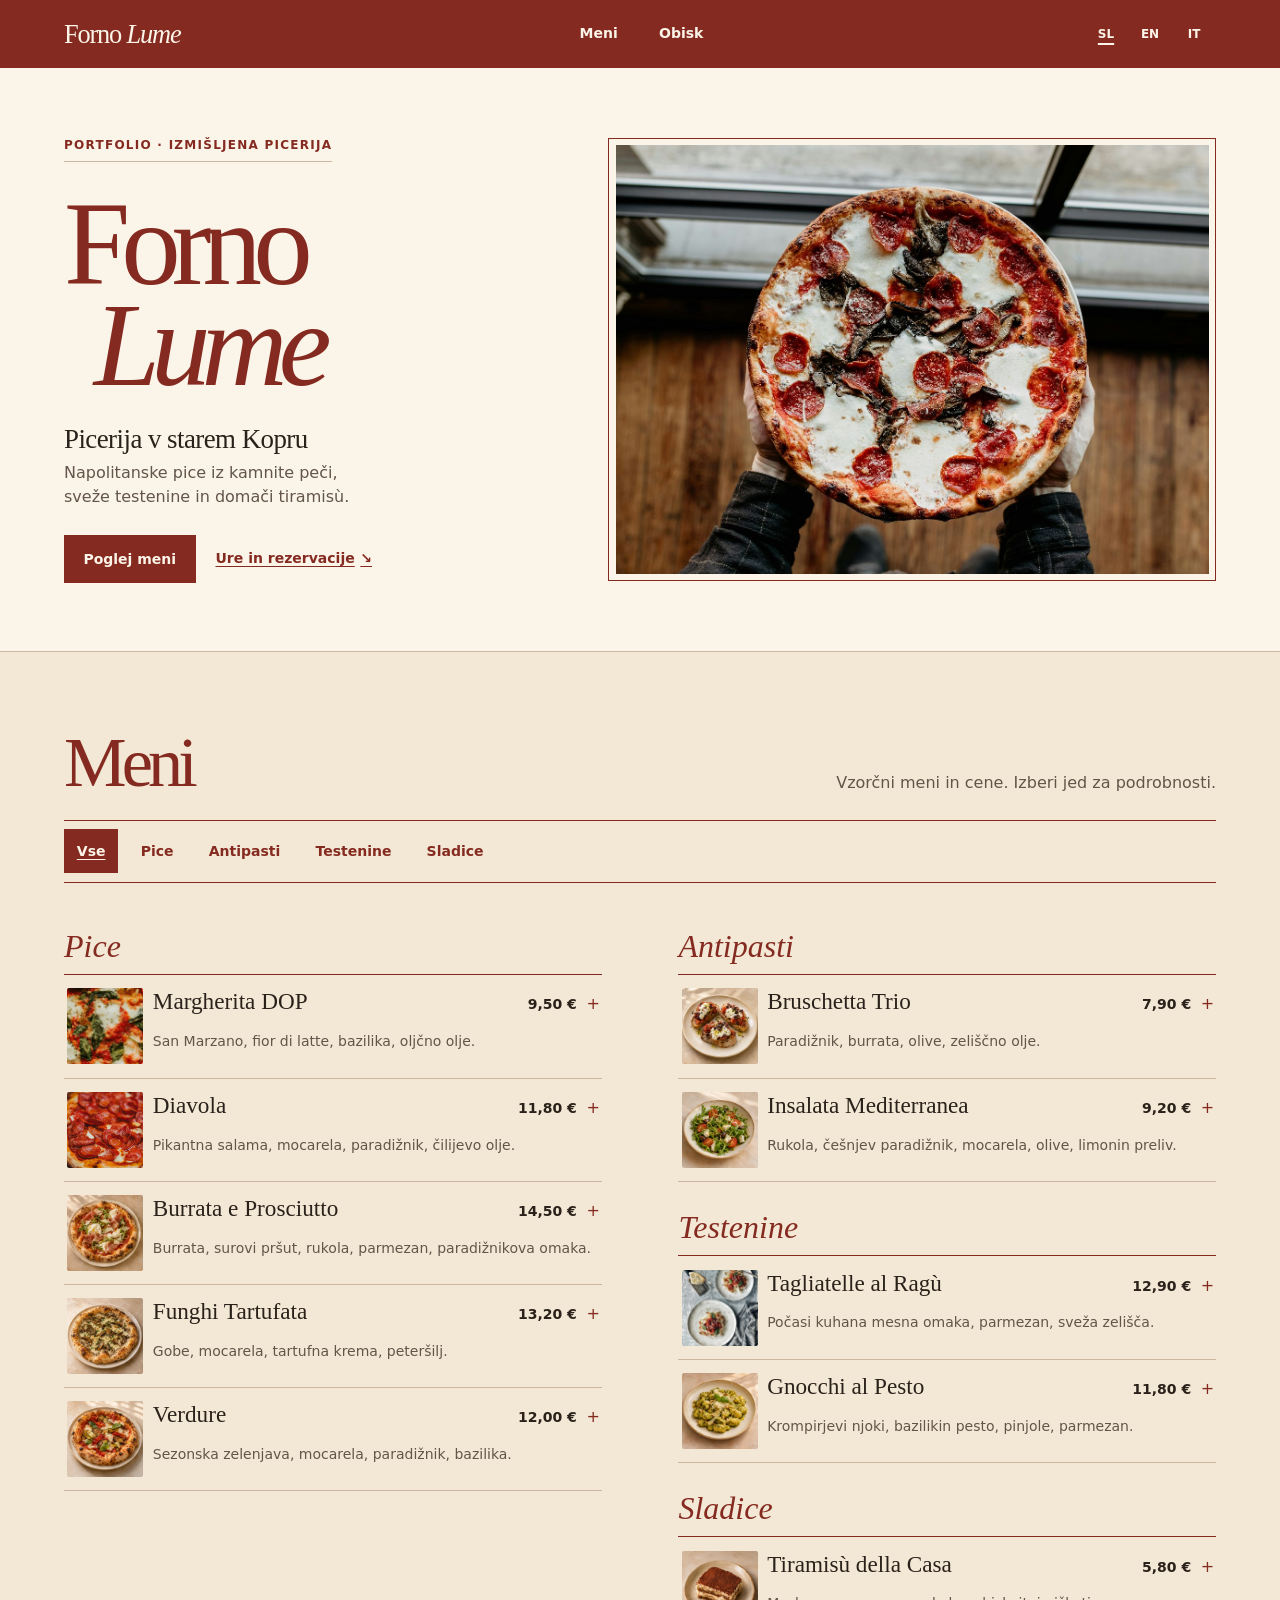
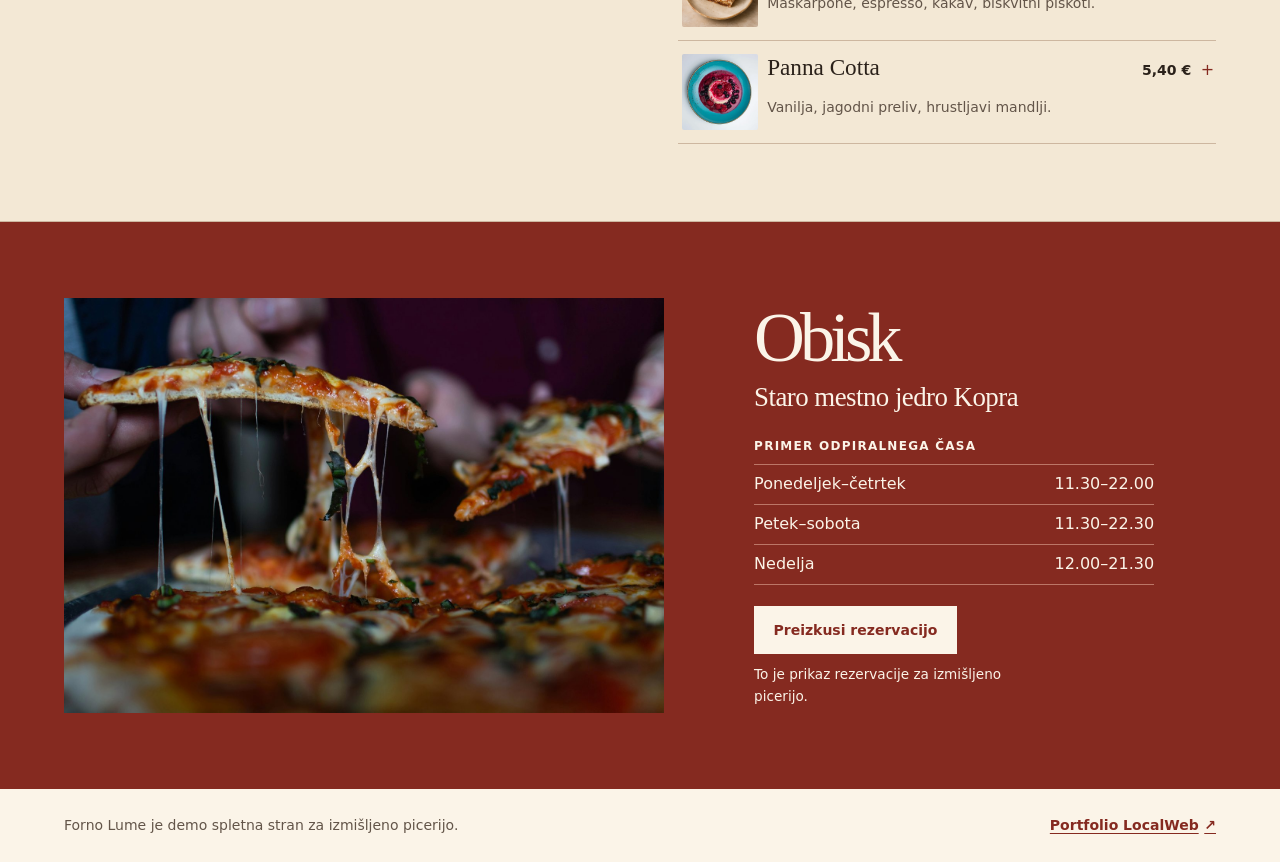
==== commit b65e09d4: "Publish redesigned LocalWeb portfolio and pricing" ====
--- a/forno-lume/index.html
+++ b/forno-lume/index.html
@@ -1,287 +1,269 @@
-<!DOCTYPE html>
-<html lang="sl">
+<!doctype html>
+<html lang="sl" id="top">
 <head>
-  <meta charset="UTF-8" />
-  <meta name="viewport" content="width=device-width, initial-scale=1.0" />
-  <title>Forno Lume — pizzeria, antipasti & vino</title>
-  <meta name="description" content="Forno Lume je sodobna pizzeria z napolitanskimi picami, antipasti, testeninami, sladicami in vinom. Meni, rezervacije in lokacija." />
-  <meta name="theme-color" content="#fff4df" />
-  <link rel="icon" href="assets/favicon.svg" type="image/svg+xml" />
-  <link rel="stylesheet" href="styles.css" />
+  <meta charset="utf-8">
+  <meta name="viewport" content="width=device-width, initial-scale=1">
+  <title>Forno Lume · Demo picerija</title>
+  <meta name="description" content="Forno Lume je izmišljena picerija v Kopru. Oglej si vzorčni meni in preizkusi predogled rezervacije.">
+  <meta name="theme-color" content="#852a20">
+  <link rel="icon" href="assets/favicon.svg" type="image/svg+xml">
+  <link rel="stylesheet" href="styles.css">
+  <script src="script.js" defer></script>
 </head>
 <body>
-  <div class="grain"></div>
-
-  <header class="topbar" id="top">
-    <a class="wordmark" href="#top" aria-label="Forno Lume home">
-      <span>Forno</span>
-      <i>Lume</i>
-    </a>
-
-    <div class="language-switcher" aria-label="Language switcher">
-      <button class="lang-btn" data-lang="en">EN</button>
-      <button class="lang-btn active" data-lang="sl">SL</button>
-      <button class="lang-btn" data-lang="it">IT</button>
-    </div>
-
-    <button class="menu-toggle" aria-label="Odpri navigacijo" aria-expanded="false">
-      <span></span><span></span>
-    </button>
-
-    <nav class="nav">
-      <a href="#menu" data-i18n="navMenu">Meni</a>
-      <a href="#visit" data-i18n="navVisit">Obisk</a>
-      <a href="#reviews" data-i18n="navReviews">Mnenja</a>
-      <a href="#reserve" class="nav-cta" data-i18n="navReserve">Rezerviraj</a>
-    </nav>
+  <a class="skip-link" href="#main" data-i18n="skip">Preskoči na vsebino</a>
+  <header class="site-header">
+    <div class="wrap header-inner">
+      <a class="wordmark" href="#top">Forno <i>Lume</i></a>
+      <nav class="site-nav" aria-label="Glavna navigacija" data-i18n-label="navigation">
+        <a href="#menu" data-i18n="menuTitle">Meni</a>
+        <a href="#visit" data-i18n="visitTitle">Obisk</a>
+      </nav>
+      <div class="languages" role="group" aria-label="Jezik" data-i18n-label="language">
+        <button type="button" data-lang="sl" lang="sl" aria-label="Slovenščina" aria-pressed="true">SL</button>
+        <button type="button" data-lang="en" lang="en" aria-label="English" aria-pressed="false">EN</button>
+        <button type="button" data-lang="it" lang="it" aria-label="Italiano" aria-pressed="false">IT</button>
+      </div>
+    </div>
   </header>
 
-  <main>
-    <section class="hero">
+  <main id="main" tabindex="-1">
+    <section class="wrap hero" aria-labelledby="hero-title">
       <div class="hero-copy">
-        <p class="kicker" data-i18n="heroKicker">Pizzeria / Stari Koper / Od 11:30</p>
-        <h1 data-i18n="heroTitle">Pizza, ki pride na mizo še z vonjem po peči.</h1>
-        <p class="lead" data-i18n="heroLead">
-          Forno Lume je pizzeria za preprost večer: tanko testo, vroča peč, par svežih sestavin in miza, ki se hitro napolni z dobrimi stvarmi.
-        </p>
-
+        <p class="eyebrow demo-label" data-i18n="demoLabel">Portfolio · izmišljena picerija</p>
+        <h1 id="hero-title">Forno <i>Lume</i></h1>
+        <p class="hero-location" data-i18n="heroLocation">Picerija v starem Kopru</p>
+        <p class="hero-description" data-i18n="heroDescription">Napolitanske pice iz kamnite peči, sveže testenine in domači tiramisù.</p>
         <div class="hero-actions">
-          <a href="#menu" class="button button-dark" data-i18n="ctaMenu">Odpri meni</a>
-          <a href="#reserve" class="button button-outline" data-i18n="ctaReserve">Rezerviraj mizo</a>
-        </div>
-      </div>
-
-      <div class="hero-image">
-        <img src="assets/margherita.jpg" alt="Neapeljska pica" />
-        <div class="open-card">
-          <span data-i18n="today">danes</span>
-          <strong>11:30–22:30</strong>
-          <a href="tel:+38651234567">+386 51 234 567</a>
-        </div>
-      </div>
+          <a class="button button-primary" href="#menu" data-i18n="menuLink">Poglej meni</a>
+          <a class="text-link" href="#visit">
+            <span data-i18n="visitLink">Ure in rezervacije</span>
+            <span aria-hidden="true">↘</span>
+          </a>
+        </div>
+      </div>
+      <img class="hero-photo" src="assets/funghi.jpg" width="1283" height="1600"
+        alt="Roke držijo sveže pečeno pico ob oknu." data-i18n-alt="heroAlt" fetchpriority="high">
     </section>
 
-    <section class="ticker" aria-label="Ingredients">
-      <div class="ticker-track">
-        <span data-i18n="tick1">48h testo</span>
-        <span data-i18n="tick2">San Marzano</span>
-        <span data-i18n="tick3">Fior di latte</span>
-        <span data-i18n="tick4">Sveža bazilika</span>
-        <span data-i18n="tick5">Vroča kamnita peč</span>
-        <span data-i18n="tick6">Tiramisù della casa</span>
-        <span data-i18n="tick7">Pizza za s seboj</span>
-        <span data-i18n="tick8">Rezervacije za skupine</span>
+    <section class="menu-section" id="menu" aria-labelledby="menu-title">
+      <div class="wrap">
+        <div class="menu-intro">
+          <h2 id="menu-title" data-i18n="menuTitle">Meni</h2>
+          <p data-i18n="menuNote">Vzorčni meni in cene. Izberi jed za podrobnosti.</p>
+        </div>
+
+        <div class="filters" role="group" aria-label="Kategorije menija" data-i18n-label="menuCategories" hidden>
+          <button class="filter" type="button" data-filter="all" aria-pressed="true" data-i18n="filterAll">Vse</button>
+          <button class="filter" type="button" data-filter="pizza" aria-pressed="false" data-i18n="filterPizza">Pice</button>
+          <button class="filter" type="button" data-filter="starter" aria-pressed="false" data-i18n="filterStarter">Antipasti</button>
+          <button class="filter" type="button" data-filter="pasta" aria-pressed="false" data-i18n="filterPasta">Testenine</button>
+          <button class="filter" type="button" data-filter="sweet" aria-pressed="false" data-i18n="filterSweet">Sladice</button>
+        </div>
+
+        <div class="menu-groups" data-filter="all">
+          <section class="menu-group" data-category="pizza">
+            <h3 class="menu-category" data-i18n="filterPizza">Pice</h3>
+            <ul class="dish-list">
+              <li>
+                <button class="menu-line" type="button" data-dish="margherita" aria-haspopup="dialog" aria-labelledby="name-margherita price-margherita" aria-describedby="description-margherita">
+                  <img class="dish-thumb" src="assets/margherita-menu.webp" alt="" width="80" height="80" loading="lazy" decoding="async">
+                  <span class="dish-name" id="name-margherita" lang="it">Margherita DOP</span>
+                  <span class="dish-description" id="description-margherita" data-i18n="margherita">San Marzano, fior di latte, bazilika, oljčno olje.</span>
+                  <span class="dish-price" id="price-margherita" data-price="9.50">9,50&nbsp;€</span>
+                  <span class="dish-more" aria-hidden="true">+</span>
+                </button>
+              </li>
+              <li>
+                <button class="menu-line" type="button" data-dish="diavola" aria-haspopup="dialog" aria-labelledby="name-diavola price-diavola" aria-describedby="description-diavola">
+                  <img class="dish-thumb" src="assets/diavola-menu.webp" alt="" width="80" height="80" loading="lazy" decoding="async">
+                  <span class="dish-name" id="name-diavola" lang="it">Diavola</span>
+                  <span class="dish-description" id="description-diavola" data-i18n="diavola">Pikantna salama, mocarela, paradižnik, čilijevo olje.</span>
+                  <span class="dish-price" id="price-diavola" data-price="11.80">11,80&nbsp;€</span>
+                  <span class="dish-more" aria-hidden="true">+</span>
+                </button>
+              </li>
+              <li>
+                <button class="menu-line" type="button" data-dish="burrata" aria-haspopup="dialog" aria-labelledby="name-burrata price-burrata" aria-describedby="description-burrata">
+                  <img class="dish-thumb" src="assets/burrata-menu.webp" alt="" width="80" height="80" loading="lazy" decoding="async">
+                  <span class="dish-name" id="name-burrata" lang="it">Burrata e Prosciutto</span>
+                  <span class="dish-description" id="description-burrata" data-i18n="burrata">Burrata, surovi pršut, rukola, parmezan, paradižnikova omaka.</span>
+                  <span class="dish-price" id="price-burrata" data-price="14.50">14,50&nbsp;€</span>
+                  <span class="dish-more" aria-hidden="true">+</span>
+                </button>
+              </li>
+              <li>
+                <button class="menu-line" type="button" data-dish="funghi" aria-haspopup="dialog" aria-labelledby="name-funghi price-funghi" aria-describedby="description-funghi">
+                  <img class="dish-thumb" src="assets/funghi-menu.webp" alt="" width="80" height="80" loading="lazy" decoding="async">
+                  <span class="dish-name" id="name-funghi" lang="it">Funghi Tartufata</span>
+                  <span class="dish-description" id="description-funghi" data-i18n="funghi">Gobe, mocarela, tartufna krema, peteršilj.</span>
+                  <span class="dish-price" id="price-funghi" data-price="13.20">13,20&nbsp;€</span>
+                  <span class="dish-more" aria-hidden="true">+</span>
+                </button>
+              </li>
+              <li>
+                <button class="menu-line" type="button" data-dish="verdure" aria-haspopup="dialog" aria-labelledby="name-verdure price-verdure" aria-describedby="description-verdure">
+                  <img class="dish-thumb" src="assets/verdure-menu.webp" alt="" width="80" height="80" loading="lazy" decoding="async">
+                  <span class="dish-name" id="name-verdure" lang="it">Verdure</span>
+                  <span class="dish-description" id="description-verdure" data-i18n="verdure">Sezonska zelenjava, mocarela, paradižnik, bazilika.</span>
+                  <span class="dish-price" id="price-verdure" data-price="12.00">12,00&nbsp;€</span>
+                  <span class="dish-more" aria-hidden="true">+</span>
+                </button>
+              </li>
+            </ul>
+          </section>
+          <section class="menu-group" data-category="starter">
+            <h3 class="menu-category" data-i18n="filterStarter">Antipasti</h3>
+            <ul class="dish-list">
+              <li>
+                <button class="menu-line" type="button" data-dish="bruschetta" aria-haspopup="dialog" aria-labelledby="name-bruschetta price-bruschetta" aria-describedby="description-bruschetta">
+                  <img class="dish-thumb" src="assets/bruschetta-menu.webp" alt="" width="80" height="80" loading="lazy" decoding="async">
+                  <span class="dish-name" id="name-bruschetta" lang="it">Bruschetta Trio</span>
+                  <span class="dish-description" id="description-bruschetta" data-i18n="bruschetta">Paradižnik, burrata, olive, zeliščno olje.</span>
+                  <span class="dish-price" id="price-bruschetta" data-price="7.90">7,90&nbsp;€</span>
+                  <span class="dish-more" aria-hidden="true">+</span>
+                </button>
+              </li>
+              <li>
+                <button class="menu-line" type="button" data-dish="salad" aria-haspopup="dialog" aria-labelledby="name-salad price-salad" aria-describedby="description-salad">
+                  <img class="dish-thumb" src="assets/salad-menu.webp" alt="" width="80" height="80" loading="lazy" decoding="async">
+                  <span class="dish-name" id="name-salad" lang="it">Insalata Mediterranea</span>
+                  <span class="dish-description" id="description-salad" data-i18n="salad">Rukola, češnjev paradižnik, mocarela, olive, limonin preliv.</span>
+                  <span class="dish-price" id="price-salad" data-price="9.20">9,20&nbsp;€</span>
+                  <span class="dish-more" aria-hidden="true">+</span>
+                </button>
+              </li>
+            </ul>
+          </section>
+          <section class="menu-group" data-category="pasta">
+            <h3 class="menu-category" data-i18n="filterPasta">Testenine</h3>
+            <ul class="dish-list">
+              <li>
+                <button class="menu-line" type="button" data-dish="ragu" aria-haspopup="dialog" aria-labelledby="name-ragu price-ragu" aria-describedby="description-ragu">
+                  <img class="dish-thumb" src="assets/ragu-menu.webp" alt="" width="80" height="80" loading="lazy" decoding="async">
+                  <span class="dish-name" id="name-ragu" lang="it">Tagliatelle al Ragù</span>
+                  <span class="dish-description" id="description-ragu" data-i18n="ragu">Počasi kuhana mesna omaka, parmezan, sveža zelišča.</span>
+                  <span class="dish-price" id="price-ragu" data-price="12.90">12,90&nbsp;€</span>
+                  <span class="dish-more" aria-hidden="true">+</span>
+                </button>
+              </li>
+              <li>
+                <button class="menu-line" type="button" data-dish="gnocchi" aria-haspopup="dialog" aria-labelledby="name-gnocchi price-gnocchi" aria-describedby="description-gnocchi">
+                  <img class="dish-thumb" src="assets/gnocchi-menu.webp" alt="" width="80" height="80" loading="lazy" decoding="async">
+                  <span class="dish-name" id="name-gnocchi" lang="it">Gnocchi al Pesto</span>
+                  <span class="dish-description" id="description-gnocchi" data-i18n="gnocchi">Krompirjevi njoki, bazilikin pesto, pinjole, parmezan.</span>
+                  <span class="dish-price" id="price-gnocchi" data-price="11.80">11,80&nbsp;€</span>
+                  <span class="dish-more" aria-hidden="true">+</span>
+                </button>
+              </li>
+            </ul>
+          </section>
+          <section class="menu-group" data-category="sweet">
+            <h3 class="menu-category" data-i18n="filterSweet">Sladice</h3>
+            <ul class="dish-list">
+              <li>
+                <button class="menu-line" type="button" data-dish="tiramisu" aria-haspopup="dialog" aria-labelledby="name-tiramisu price-tiramisu" aria-describedby="description-tiramisu">
+                  <img class="dish-thumb" src="assets/tiramisu-menu.webp" alt="" width="80" height="80" loading="lazy" decoding="async">
+                  <span class="dish-name" id="name-tiramisu" lang="it">Tiramisù della Casa</span>
+                  <span class="dish-description" id="description-tiramisu" data-i18n="tiramisu">Maskarpone, espresso, kakav, biskvitni piškoti.</span>
+                  <span class="dish-price" id="price-tiramisu" data-price="5.80">5,80&nbsp;€</span>
+                  <span class="dish-more" aria-hidden="true">+</span>
+                </button>
+              </li>
+              <li>
+                <button class="menu-line" type="button" data-dish="panna" aria-haspopup="dialog" aria-labelledby="name-panna price-panna" aria-describedby="description-panna">
+                  <img class="dish-thumb" src="assets/panna-menu.webp" alt="" width="80" height="80" loading="lazy" decoding="async">
+                  <span class="dish-name" id="name-panna" lang="it">Panna Cotta</span>
+                  <span class="dish-description" id="description-panna" data-i18n="panna">Vanilja, jagodni preliv, hrustljavi mandlji.</span>
+                  <span class="dish-price" id="price-panna" data-price="5.40">5,40&nbsp;€</span>
+                  <span class="dish-more" aria-hidden="true">+</span>
+                </button>
+              </li>
+            </ul>
+          </section>
+        </div>
       </div>
     </section>
 
-    <section class="intro-grid section">
-      <article class="intro-card">
-        <span class="number">01</span>
-        <h2 data-i18n="intro1Title">Hitro kosilo</h2>
-        <p data-i18n="intro1Text">Pica, solata ali testenine, ko si v mestu in želiš nekaj konkretnega brez dolgega čakanja.</p>
-      </article>
-      <article class="intro-card">
-        <span class="number">02</span>
-        <h2 data-i18n="intro2Title">Večer s prijatelji</h2>
-        <p data-i18n="intro2Text">Miza za deljenje: antipasti, več pic, vino, sladica in malo italijanskega hrupa.</p>
-      </article>
-      <article class="intro-card">
-        <span class="number">03</span>
-        <h2 data-i18n="intro3Title">Za s seboj</h2>
-        <p data-i18n="intro3Text">Pokliči 20–30 minut prej in pica te počaka ob uri, ki ti ustreza.</p>
-      </article>
-    </section>
-
-    <section class="menu-section section" id="menu">
-      <div class="section-title split">
-        <div>
-          <p class="kicker" data-i18n="menuKicker">Meni</p>
-          <h2 data-i18n="menuTitle">Klikni jed in poglej, kaj pride na mizo.</h2>
-        </div>
-        <p data-i18n="menuLead">
-          Meni je kratek namenoma: manj odločanja, boljši ritem v kuhinji in sestavine, ki imajo prostor, da pridejo do izraza.
-        </p>
-      </div>
-
-      <div class="menu-board">
-        <aside class="menu-sidebar">
-          <button class="filter active" data-filter="all" data-i18n="filterAll">Vse</button>
-          <button class="filter" data-filter="pizza" data-i18n="filterPizza">Pice</button>
-          <button class="filter" data-filter="pasta" data-i18n="filterPasta">Testenine</button>
-          <button class="filter" data-filter="starter" data-i18n="filterStarter">Antipasti</button>
-          <button class="filter" data-filter="sweet" data-i18n="filterSweet">Sladice</button>
-        </aside>
-
-        <div class="menu-items">
-          <button class="menu-line" data-category="pizza" data-dish="margherita">
-            <div><h3>Margherita DOP</h3><p data-i18n="dish1">San Marzano, fior di latte, bazilika, oljčno olje.</p></div><strong>9.50</strong>
-          </button>
-          <button class="menu-line" data-category="pizza" data-dish="diavola">
-            <div><h3>Diavola</h3><p data-i18n="dish2">Pikantna salama, mozzarella, paradižnik, čili olje.</p></div><strong>11.80</strong>
-          </button>
-          <button class="menu-line signature" data-category="pizza" data-dish="burrata">
-            <div><small data-i18n="mostOrdered">najbolj naročeno</small><h3>Burrata e Prosciutto</h3><p data-i18n="dish3">Burrata, pršut crudo, rukola, parmezan, paradižnikova osnova.</p></div><strong>14.50</strong>
-          </button>
-          <button class="menu-line" data-category="pizza" data-dish="funghi">
-            <div><h3>Funghi Tartufata</h3><p data-i18n="dish4">Gobe, mozzarella, tartufna krema, peteršilj.</p></div><strong>13.20</strong>
-          </button>
-          <button class="menu-line" data-category="pizza" data-dish="verdure">
-            <div><h3>Verdure</h3><p data-i18n="dish5">Sezonska zelenjava, mozzarella, paradižnik, bazilika.</p></div><strong>12.00</strong>
-          </button>
-          <button class="menu-line" data-category="pasta" data-dish="ragu">
-            <div><h3>Tagliatelle al Ragù</h3><p data-i18n="dish6">Počasno kuhana mesna omaka, parmezan, sveža zelišča.</p></div><strong>12.90</strong>
-          </button>
-          <button class="menu-line" data-category="pasta" data-dish="gnocchi">
-            <div><h3>Gnocchi Pesto Verde</h3><p data-i18n="dish7">Krompirjevi njoki, bazilikin pesto, pinjole, parmezan.</p></div><strong>11.80</strong>
-          </button>
-          <button class="menu-line" data-category="starter" data-dish="bruschetta">
-            <div><h3>Bruschetta Trio</h3><p data-i18n="dish8">Paradižnik, burrata, olive, zeliščno olje.</p></div><strong>7.90</strong>
-          </button>
-          <button class="menu-line" data-category="starter" data-dish="salad">
-            <div><h3>Insalata Mediterranea</h3><p data-i18n="dish9">Rukola, češnjev paradižnik, mozzarella, olive, limonin preliv.</p></div><strong>9.20</strong>
-          </button>
-          <button class="menu-line" data-category="sweet" data-dish="tiramisu">
-            <div><h3>Tiramisù della Casa</h3><p data-i18n="dish10">Mascarpone, espresso, kakav, savoiardi.</p></div><strong>5.80</strong>
-          </button>
-          <button class="menu-line" data-category="sweet" data-dish="panna">
-            <div><h3>Panna Cotta</h3><p data-i18n="dish11">Vanilija, jagodni preliv, hrustljavi mandlji.</p></div><strong>5.40</strong>
-          </button>
-        </div>
-      </div>
-    </section>
-
-    <section class="visit-section section" id="visit">
-      <div class="visit-image">
-        <img src="assets/diavola.jpg" alt="Miza v restavraciji" />
-      </div>
-      <div class="visit-panel">
-        <p class="kicker" data-i18n="visitKicker">Obisk</p>
-        <h2 data-i18n="visitTitle">Pridi na večerjo ali naroči za s seboj.</h2>
-        <div class="visit-list">
-          <div><span data-i18n="addressLabel">naslov</span><strong>Gregorčičeva ulica 12, 6000 Koper</strong></div>
-          <div><span data-i18n="phoneLabel">telefon</span><strong>+386 51 234 567</strong></div>
-          <div><span data-i18n="hoursLabel">urnik</span><strong data-i18n="hoursText">Pon–čet 11:30–22:00<br>Pet–sob 11:30–22:30<br>Ned 12:00–21:30</strong></div>
-        </div>
-      </div>
-    </section>
-    <section class="insights-section section" id="stories">
-      <div class="section-title split">
-        <div>
-          <p class="kicker" data-i18n="storiesKicker">Miza ni samo za hrano</p>
-          <h2 data-i18n="storiesTitle">Trije kratki namigi, ki pomagajo izbrati večer.</h2>
-        </div>
-        <p data-i18n="storiesLead">Namesto prazne galerije smo dodali mini zgodbe: uporabnik dobi občutek, kaj naročiti, kdaj priti in zakaj so določene jedi na meniju.</p>
-      </div>
-
-      <div class="insight-grid">
-        <button class="insight-card large" type="button" data-article="dough">
-          <img src="assets/margherita.jpg" alt="Pizza z rahlim robom" loading="lazy" />
-          <div><span data-i18n="story1Kicker">kuhinja</span><h3 data-i18n="story1Title">Zakaj 48-urno testo naredi pico lažjo.</h3><p data-i18n="story1Text">Kratek vodič za gosta, ki ne želi samo lepe slike, ampak razlog za obisk.</p></div>
-        </button>
-        <button class="insight-card" type="button" data-article="sharing">
-          <img src="assets/burrata.jpg" alt="Pizza za deljenje" loading="lazy" />
-          <div><span data-i18n="story2Kicker">priporočilo</span><h3 data-i18n="story2Title">Kaj naročiti, če prideta dva ali štirje.</h3><p data-i18n="story2Text">Antipasti, ena signature pica, ena klasika in sladek zaključek.</p></div>
-        </button>
-        <button class="insight-card" type="button" data-article="tiramisu">
-          <img src="assets/tiramisu.jpg" alt="Tiramisu" loading="lazy" />
-          <div><span data-i18n="story3Kicker">sladica</span><h3 data-i18n="story3Title">Tiramisù kot test dobre italijanske kuhinje.</h3><p data-i18n="story3Text">Zakaj preprosta sladica pove veliko o tempu lokala.</p></div>
-        </button>
-      </div>
-    </section>
-
-    <section class="reviews-section" id="reviews">
-      <div class="reviews-copy">
-        <p class="kicker" data-i18n="reviewsKicker">Mnenja gostov</p>
-        <h2 data-i18n="reviewsTitle">4.8 povprečna ocena iz 186 mnenj.</h2>
-        <p data-i18n="reviewsLead">Gostje največkrat omenjajo rahlo testo, hitro postrežbo, prijeten večerni ambient in pice za deljenje.</p>
-
-        <div class="score-box">
-          <strong>4.8</strong>
-          <span>★★★★★</span>
-          <small data-i18n="scoreText">186 ocen</small>
-        </div>
-      </div>
-
-      <div class="reviews-panel">
-        <article>
-          <span>★★★★★</span>
-          <p data-i18n="review1">“Testo je bilo lahko, rob lepo zapečen, burrata pica pa res najboljša izbira za deljenje.”</p>
-          <strong>Eva K.</strong>
-        </article>
-        <article>
-          <span>★★★★★</span>
-          <p data-i18n="review2">“Prijeten prostor za večerjo v mestu. Kratek meni, ampak ravno dovolj izbire.”</p>
-          <strong>Marko R.</strong>
-        </article>
-        <article>
-          <span>★★★★☆</span>
-          <p data-i18n="review3">“Hitro naročilo za s seboj, pica še vroča in dobra tudi po poti domov.”</p>
-          <strong>Giulia P.</strong>
-        </article>
-      </div>
-    </section>
-
-    <section class="reserve-section section" id="reserve">
-      <div class="reserve-box">
-        <p class="kicker" data-i18n="reserveKicker">Rezervacije</p>
-        <h2 data-i18n="reserveTitle">Mizo rezerviraš v enem klicu.</h2>
-        <p data-i18n="reserveText">Za petek, soboto in skupine nad 6 oseb priporočamo rezervacijo. Za naročila za s seboj pokliči 20–30 minut prej.</p>
-        <div class="reserve-actions">
-          <a class="button button-dark" href="tel:+38651234567" data-i18n="reserveCall">Pokliči zdaj</a>
-          <a class="button button-outline" href="mailto:ciao@fornolume.si" data-i18n="reserveEmail">Pošlji email</a>
-          <a class="button button-map" target="_blank" rel="noreferrer" href="https://maps.google.com/?q=Gregor%C4%8Di%C4%8Deva%20ulica%2012%2C%206000%20Koper%2C%20Slovenia" data-i18n="reserveMap">Odpri zemljevid</a>
+    <section class="visit-section" id="visit" aria-labelledby="visit-title">
+      <div class="wrap visit-grid">
+        <img class="visit-photo" src="assets/burrata.jpg" width="1600" height="1067" loading="lazy" decoding="async"
+          alt="Dve roki si z mize vzameta kosa pice." data-i18n-alt="visitAlt">
+        <div class="visit-copy">
+          <h2 id="visit-title" data-i18n="visitTitle">Obisk</h2>
+          <p class="visit-location" data-i18n="visitLocation">Staro mestno jedro Kopra</p>
+          <p class="eyebrow" data-i18n="hoursLabel">Primer odpiralnega časa</p>
+          <dl class="hours">
+            <div><dt data-i18n="weekdays">Ponedeljek–četrtek</dt><dd>11.30–22.00</dd></div>
+            <div><dt data-i18n="weekend">Petek–sobota</dt><dd>11.30–22.30</dd></div>
+            <div><dt data-i18n="sunday">Nedelja</dt><dd>12.00–21.30</dd></div>
+          </dl>
+          <div id="reserve">
+            <button class="button button-light" type="button" id="bookingTrigger" aria-haspopup="dialog" aria-describedby="booking-note" data-i18n="bookButton" hidden>Preizkusi rezervacijo</button>
+            <p class="visit-note" id="booking-note" data-i18n="bookNote">To je prikaz rezervacije za izmišljeno picerijo.</p>
+          </div>
         </div>
       </div>
     </section>
   </main>
 
-  <footer class="footer">
-    <a class="wordmark" href="#top"><span>Forno</span><i>Lume</i></a>
-    <p data-i18n="footerText">Demo spletna stran za portfolio. Pizzeria, naslov, telefon, ocene in podatki so izmišljeni.</p>
+  <footer class="site-footer">
+    <div class="wrap footer-inner">
+      <p data-i18n="footerText">Forno Lume je demo spletna stran za izmišljeno picerijo.</p>
+      <a class="text-link" href="../index.html">
+        <span data-i18n="portfolioLink">Portfolio LocalWeb</span>
+        <span aria-hidden="true">↗</span>
+      </a>
+    </div>
   </footer>
 
-  <div class="mobile-bar">
-    <a href="tel:+38651234567" data-i18n="mobileCall">Klic</a>
-    <a href="#menu" data-i18n="mobileMenu">Meni</a>
-    <a target="_blank" rel="noreferrer" href="https://maps.google.com/?q=Gregor%C4%8Di%C4%8Deva%20ulica%2012%2C%206000%20Koper%2C%20Slovenia" data-i18n="mobileDirections">Pot</a>
-  </div>
-
-  <div class="dish-modal" id="dishModal" aria-hidden="true" role="dialog" aria-modal="true" aria-labelledby="dishModalTitle">
-    <div class="dish-backdrop" data-close-dish></div>
-    <div class="dish-panel">
-      <button class="dish-close" type="button" aria-label="Close" data-close-dish>×</button>
-      <div class="dish-photo"><img id="dishModalImage" alt="" /></div>
-      <div class="dish-info">
-        <span id="dishModalCategory"></span>
-        <h2 id="dishModalTitle"></h2>
-        <p id="dishModalText"></p>
-        <strong id="dishModalPrice"></strong>
-        <div class="dish-actions">
-          <a href="tel:+38651234567" class="button button-dark" data-i18n="dishCall">Naroči / rezerviraj</a>
-          <button class="button button-outline" type="button" data-close-dish data-i18n="dishBack">Nazaj na meni</button>
-        </div>
-      </div>
-    </div>
-  </div>
-
-  <div class="article-modal" id="articleModal" aria-hidden="true" role="dialog" aria-modal="true" aria-labelledby="articleTitle">
-    <div class="article-backdrop" data-close-article></div>
-    <div class="article-panel">
-      <button class="article-close" type="button" aria-label="Close" data-close-article>×</button>
-      <div class="article-photo"><img id="articleImage" alt="" /></div>
-      <article class="article-copy">
-        <span id="articleLabel"></span>
-        <h2 id="articleTitle"></h2>
-        <p id="articleIntro"></p>
-        <ul id="articlePoints"></ul>
-        <div class="article-actions">
-          <a href="#menu" class="button button-dark" data-close-article data-i18n="articleMenu">Poglej meni</a>
-          <button class="button button-outline" type="button" data-close-article data-i18n="articleClose">Zapri</button>
-        </div>
-      </article>
-    </div>
-  </div>
-
-  <script src="script.js"></script>
+  <dialog class="dialog" id="dishModal" aria-labelledby="dishModalTitle">
+    <div class="dialog-content">
+      <form method="dialog" class="dialog-close-form">
+        <button class="dialog-close" type="submit" aria-label="Zapri" data-i18n-label="close" autofocus>×</button>
+      </form>
+      <p class="eyebrow" id="dishModalCategory"></p>
+      <h2 id="dishModalTitle" lang="it"></h2>
+      <p id="dishModalText"></p>
+      <p class="detail-price" id="dishModalPrice"></p>
+      <figure class="dish-figure" hidden>
+        <figcaption data-i18n="illustration">Simbolična fotografija</figcaption>
+      </figure>
+    </div>
+  </dialog>
+
+  <dialog class="dialog" id="bookingModal" aria-labelledby="booking-title" aria-describedby="booking-description">
+    <div class="dialog-content">
+      <form method="dialog" class="dialog-close-form">
+        <button class="dialog-close" type="submit" aria-label="Zapri" data-i18n-label="close">×</button>
+      </form>
+      <h2 id="booking-title" data-i18n="bookingTitle">Predogled rezervacije</h2>
+      <p id="booking-description" data-i18n="bookingDescription">Izberi število oseb in vzorčni termin. Izbira ostane na tej strani.</p>
+      <form id="bookingForm">
+        <div class="booking-fields">
+          <label>
+            <span data-i18n="guestsLabel">Število oseb</span>
+            <select id="guestCount" autofocus>
+              <option value="1">1</option>
+              <option value="2" selected>2</option>
+              <option value="3">3</option>
+              <option value="4">4</option>
+              <option value="5">5</option>
+              <option value="6">6</option>
+            </select>
+          </label>
+          <label>
+            <span data-i18n="slotLabel">Termin</span>
+            <select id="bookingSlot">
+              <option value="fridaySlot" data-i18n="fridaySlot">Petek ob 19.00</option>
+              <option value="saturdaySlot" data-i18n="saturdaySlot">Sobota ob 20.00</option>
+            </select>
+          </label>
+        </div>
+        <button type="submit" class="button button-primary" data-i18n="showSummary">Prikaži povzetek</button>
+        <p class="booking-summary" id="bookingSummary" role="status" aria-atomic="true"></p>
+      </form>
+    </div>
+  </dialog>
 </body>
 </html>
--- a/forno-lume/styles.css
+++ b/forno-lume/styles.css
@@ -1,1513 +1,539 @@
 :root {
-  --paper: #fff4df;
-  --ink: #1b1510;
-  --muted: #6f6254;
-  --line: #dfcfb7;
-  --tomato: #d64325;
-  --tomato-dark: #9e2f1e;
-  --cream: #fff9ec;
-  --gold: #c58a36;
-  --shadow: 0 24px 70px rgba(59, 31, 16, .16);
-  --max: 1180px;
-  --page: min(calc(100% - 44px), var(--max));
+  color-scheme: light;
+  --paper: #fbf4e8;
+  --menu-paper: #f3e8d5;
+  --ink: #2a211a;
+  --muted: #635549;
+  --red: #852a20;
+  --red-dark: #681b15;
+  --rule: #cdb7a0;
+  --serif: Georgia, "Times New Roman", serif;
+  --sans: system-ui, -apple-system, "Segoe UI", sans-serif;
+  --gutter: clamp(1.125rem, 5vw, 4.5rem);
 }
 
 * { box-sizing: border-box; }
-html { scroll-behavior: smooth; overflow-x: hidden; }
+[hidden] { display: none !important; }
+
 body {
   margin: 0;
+  background: var(--paper);
   color: var(--ink);
-  background:
-    radial-gradient(circle at 10% 0%, rgba(214, 67, 37, .12), transparent 28%),
-    linear-gradient(180deg, #fff9ed 0%, var(--paper) 55%, #f0ddbd 100%);
-  font-family: ui-sans-serif, system-ui, -apple-system, BlinkMacSystemFont, "Segoe UI", sans-serif;
-  overflow-x: hidden;
-}
-
-body.menu-open { overflow: hidden; }
-a { color: inherit; text-decoration: none; }
+  font: 1rem/1.55 var(--sans);
+}
+
+body:has(dialog[open]) { overflow: hidden; }
+h1, h2, h3, p, figure { margin: 0; }
+a { color: inherit; }
 img { display: block; max-width: 100%; }
-button { font: inherit; }
-
-.grain {
-  pointer-events: none;
+button, select { font: inherit; }
+button { cursor: pointer; }
+
+:focus-visible {
+  outline: 2px solid currentColor;
+  outline-offset: 4px;
+}
+
+.wrap {
+  width: min(100% - 2 * var(--gutter), 77rem);
+  margin-inline: auto;
+}
+
+.skip-link {
   position: fixed;
-  inset: 0;
-  z-index: 100;
-  opacity: .06;
-  mix-blend-mode: multiply;
-  background-image:
-    linear-gradient(90deg, rgba(27,21,16,.15) 1px, transparent 1px),
-    linear-gradient(rgba(27,21,16,.08) 1px, transparent 1px);
-  background-size: 42px 42px;
-}
-
-.section {
-  width: var(--page);
-  margin-inline: auto;
-}
-
-.topbar {
-  position: fixed;
-  top: 18px;
-  left: 50%;
-  z-index: 50;
-  transform: translateX(-50%);
-  width: var(--page);
-  min-height: 70px;
-  display: grid;
-  grid-template-columns: auto 1fr auto;
-  align-items: stretch;
-  border: 2px solid var(--ink);
-  background: rgba(255, 244, 223, .86);
-  backdrop-filter: blur(14px);
-  box-shadow: 8px 8px 0 rgba(27, 21, 16, .12);
+  z-index: 2;
+  top: .75rem;
+  left: .75rem;
+  padding: .5rem .75rem;
+  color: var(--red);
+  background: var(--paper);
+  transform: translateY(-150%);
+}
+
+.skip-link:focus { transform: none; }
+
+.site-header {
+  color: var(--paper);
+  background: var(--red);
+}
+
+.header-inner {
+  display: grid;
+  grid-template-columns: 1fr auto 1fr;
+  align-items: center;
+  gap: 1rem;
+  min-height: 4.25rem;
 }
 
 .wordmark {
+  width: fit-content;
+  white-space: nowrap;
+  font: 1.65rem/1 var(--serif);
+  letter-spacing: -.045em;
+  text-decoration: none;
+}
+
+.site-nav {
+  display: flex;
+  align-items: center;
+  gap: clamp(.75rem, 3vw, 2.5rem);
+}
+
+.site-nav a,
+.languages button {
+  display: inline-grid;
+  place-items: center;
+  min-width: 2.75rem;
+  min-height: 2.75rem;
+  color: inherit;
+  font-size: .875rem;
+  font-weight: 650;
+  white-space: nowrap;
+}
+
+.site-nav a { text-decoration: none; }
+
+.site-nav a:hover {
+  text-decoration: underline;
+  text-underline-offset: .25em;
+}
+
+.languages {
+  display: flex;
+  justify-self: end;
+}
+
+.languages button {
+  padding: 0;
+  border: 0;
+  background: transparent;
+  font-size: .75rem;
+}
+
+.languages button:hover,
+.languages button[aria-pressed="true"] {
+  text-decoration: underline;
+  text-decoration-thickness: 2px;
+  text-underline-offset: .4em;
+}
+
+.hero {
+  display: grid;
+  grid-template-columns: minmax(0, 1fr) minmax(0, 1.3fr);
+  align-items: center;
+  gap: clamp(2.25rem, 6vw, 6.5rem);
+  padding-block: clamp(2.5rem, 5vw, 4.75rem);
+}
+
+.hero-copy { padding-block: .25rem; }
+
+.eyebrow {
+  font-size: .75rem;
+  font-weight: 700;
+  letter-spacing: .105em;
+  text-transform: uppercase;
+}
+
+.demo-label {
+  width: fit-content;
+  color: var(--red);
+  border-bottom: 1px solid var(--rule);
+  padding-bottom: .4rem;
+}
+
+.hero h1 {
+  margin: .27em 0 .22em;
+  color: var(--red);
+  font: 400 clamp(5rem, 9.3vw, 8.5rem)/.85 var(--serif);
+  letter-spacing: -.075em;
+}
+
+.hero h1 i {
+  display: block;
+  margin-inline-start: .25em;
+  font-weight: inherit;
+}
+
+.hero-location,
+.visit-location {
+  margin-bottom: .35rem;
+  font: 400 clamp(1.35rem, 2.1vw, 1.85rem)/1.2 var(--serif);
+  letter-spacing: -.02em;
+}
+
+.hero-description {
+  max-width: 30ch;
+  color: var(--muted);
+}
+
+.hero-actions {
+  display: flex;
+  flex-wrap: wrap;
+  align-items: center;
+  gap: .45rem 1.25rem;
+  margin-top: 1.55rem;
+}
+
+.button {
   display: inline-flex;
-  align-items: center;
-  gap: 7px;
-  padding: 0 22px;
-  font-family: Georgia, "Times New Roman", serif;
-  font-size: clamp(1.6rem, 3vw, 2.4rem);
-  font-weight: 900;
-  letter-spacing: -.08em;
-  white-space: nowrap;
-}
-
-.wordmark i {
-  color: var(--tomato);
-  font-style: italic;
-}
-
-.language-switcher {
-  justify-self: center;
-  align-self: center;
+  justify-content: center;
+  align-items: center;
+  min-height: 3rem;
+  padding: .65rem 1.15rem;
+  border: 1px solid transparent;
+  font-size: .875rem;
+  font-weight: 700;
+  line-height: 1.2;
+  text-align: center;
+  text-decoration: none;
+}
+
+.button-primary {
+  background: var(--red);
+  color: var(--paper);
+}
+
+.button-primary:hover { background: var(--red-dark); }
+.button-primary:focus-visible { outline-color: var(--red); }
+
+.text-link {
   display: inline-flex;
-  border: 2px solid var(--ink);
-  background: var(--paper);
-  box-shadow: 4px 4px 0 rgba(27, 21, 16, .1);
-}
-
-.lang-btn {
+  align-items: center;
+  gap: .4em;
+  min-height: 2.75rem;
+  color: var(--red);
+  font-size: .875rem;
+  font-weight: 650;
+  text-underline-offset: .22em;
+}
+
+.text-link:hover { text-decoration-thickness: 2px; }
+
+.hero-photo {
+  width: 100%;
+  height: auto;
+  aspect-ratio: 1.37;
+  border: 1px solid var(--red);
+  padding: .4rem;
+  object-fit: cover;
+  object-position: center 47%;
+}
+
+.menu-section {
+  border-block: 1px solid var(--rule);
+  padding-block: clamp(2.5rem, 6vw, 5.5rem);
+  background: var(--menu-paper);
+}
+
+.menu-intro {
+  display: flex;
+  flex-wrap: wrap;
+  align-items: end;
+  justify-content: space-between;
+  gap: .65rem 1.5rem;
+  margin-bottom: 1.5rem;
+}
+
+.menu-intro h2,
+.visit-copy h2 {
+  font: 400 clamp(3.1rem, 5.5vw, 5.3rem)/.95 var(--serif);
+  letter-spacing: -.07em;
+}
+
+.menu-intro h2 { color: var(--red); }
+.menu-intro p { color: var(--muted); }
+
+.filters {
+  display: flex;
+  flex-wrap: wrap;
+  gap: .25rem .6rem;
+  padding-block: .55rem;
+  border-block: 1px solid var(--red);
+  margin-bottom: clamp(1.5rem, 3.5vw, 3rem);
+}
+
+.filter {
+  min-height: 2.75rem;
+  padding: .35rem .8rem;
   border: 0;
-  border-right: 2px solid var(--ink);
-  min-height: 34px;
-  padding: 0 11px;
+  color: var(--red);
   background: transparent;
-  color: var(--ink);
-  cursor: pointer;
-  font-size: .76rem;
-  font-weight: 950;
-}
-
-.lang-btn:last-child {
-  border-right: 0;
-}
-
-.lang-btn.active {
+  font-size: .875rem;
+  font-weight: 700;
+}
+
+.filter:hover { box-shadow: inset 0 0 0 1px var(--red); }
+
+.filter[aria-pressed="true"] {
   color: var(--paper);
-  background: var(--ink);
-}
-
-.nav {
-  display: flex;
-  align-items: stretch;
-  height: 100%;
-}
-
-.nav a {
-  display: grid;
-  place-items: center;
-  min-height: 70px;
-  padding: 0 18px;
-  border-left: 2px solid var(--ink);
-  font-weight: 900;
-  text-transform: uppercase;
-  letter-spacing: .06em;
-  font-size: .82rem;
-  transition: background .18s ease, color .18s ease;
-}
-
-.nav a:hover,
-.nav .nav-cta {
-  background: var(--ink);
-  color: var(--paper);
-}
-
-.menu-toggle {
-  display: none;
-}
-
-.hero {
-  width: var(--page);
-  margin: 0 auto;
-  min-height: 100svh;
-  display: grid;
-  grid-template-columns: .9fr 1.1fr;
-  gap: 26px;
-  align-items: stretch;
-  padding: 124px 0 48px;
-}
-
-.hero-copy {
-  min-width: 0;
-  display: flex;
-  flex-direction: column;
-  justify-content: center;
-  padding: clamp(28px, 5vw, 60px);
-  border: 2px solid var(--ink);
-  background: rgba(255, 249, 236, .62);
-  box-shadow: 10px 10px 0 rgba(27, 21, 16, .1);
-}
-
-.kicker {
-  margin: 0 0 16px;
-  color: var(--tomato);
-  font-size: .78rem;
-  font-weight: 950;
-  letter-spacing: .18em;
-  text-transform: uppercase;
-}
-
-h1,
-h2 {
+  background: var(--red);
+  text-decoration: underline;
+  text-underline-offset: .22em;
+}
+
+.filter:focus-visible { outline-color: var(--red); }
+
+.menu-groups {
+  display: grid;
+  grid-template-columns: repeat(2, minmax(0, 1fr));
+  align-items: start;
+  gap: 1.7rem clamp(2.25rem, 6vw, 6.5rem);
+}
+
+.menu-groups[data-filter="all"] .menu-group[data-category="pizza"] { grid-row: span 3; }
+.menu-groups:not([data-filter="all"]) { display: block; max-width: 40rem; }
+
+.menu-category {
+  padding-bottom: .6rem;
+  border-bottom: 1px solid var(--red);
+  color: var(--red);
+  font: italic 400 2rem/1.15 var(--serif);
+}
+
+.dish-list {
   margin: 0;
-  font-family: Georgia, "Times New Roman", serif;
-  font-weight: 900;
-  line-height: .92;
-  letter-spacing: -.07em;
-  text-wrap: balance;
-}
-
-h1 {
-  max-width: 860px;
-  font-size: clamp(4rem, 8vw, 8.2rem);
-}
-
-h2 {
-  font-size: clamp(2.7rem, 5.6vw, 6rem);
-}
-
-h3 {
-  margin: 0;
-  font-family: Georgia, "Times New Roman", serif;
-  font-size: 1.45rem;
-  line-height: 1.05;
-  letter-spacing: -.045em;
-}
-
-p {
-  line-height: 1.65;
-}
-
-.lead {
-  max-width: 650px;
-  color: var(--muted);
-  font-size: 1.15rem;
-  margin: 24px 0 0;
-}
-
-.hero-actions,
-.reserve-actions {
-  display: flex;
-  flex-wrap: wrap;
-  gap: 10px;
-  margin-top: 34px;
-}
-
-.button {
-  min-height: 52px;
-  display: inline-flex;
-  align-items: center;
-  justify-content: center;
-  padding: 0 22px;
-  border: 2px solid var(--ink);
-  font-weight: 950;
-  text-transform: uppercase;
-  letter-spacing: .05em;
-  box-shadow: 5px 5px 0 rgba(27, 21, 16, .12);
-  transition: transform .16s ease, box-shadow .16s ease, background .16s ease;
-}
-
-.button:hover {
-  transform: translate(3px, 3px);
-  box-shadow: 2px 2px 0 rgba(27, 21, 16, .18);
-}
-
-.button-dark {
-  color: var(--paper);
-  background: var(--ink);
-}
-
-.button-outline {
+  padding: 0;
+  list-style: none;
+}
+
+.menu-line {
+  display: grid;
+  grid-template-columns: clamp(3rem, 12vw, 4.75rem) minmax(0, 1fr) auto .75rem;
+  align-items: baseline;
+  gap: .22rem .6rem;
+  width: 100%;
+  min-height: 4.4rem;
+  padding: .82rem .2rem;
+  border: 0;
+  border-bottom: 1px solid var(--rule);
   color: var(--ink);
   background: transparent;
-}
-
-.button-map {
+  text-align: left;
+}
+
+.menu-line:hover { background: var(--paper); }
+.menu-line:focus-visible { position: relative; }
+
+.dish-thumb {
+  grid-area: 1 / 1 / 3 / 2;
+  align-self: center;
+  display: block;
+  width: 100%;
+  height: auto;
+  aspect-ratio: 1;
+  object-fit: cover;
+  border-radius: 2px;
+}
+
+.dish-name {
+  grid-area: 1 / 2;
+  font: 400 clamp(1.22rem, 2vw, 1.45rem)/1.15 var(--serif);
+}
+
+.dish-description {
+  grid-area: 2 / 2 / 3 / -1;
+  color: var(--muted);
+  font-size: .875rem;
+  line-height: 1.4;
+}
+
+.dish-price {
+  grid-area: 1 / 3;
+  font-size: .875rem;
+  font-variant-numeric: tabular-nums;
+  font-weight: 700;
+  white-space: nowrap;
+}
+
+.dish-more {
+  grid-area: 1 / 4;
+  color: var(--red);
+  line-height: 1;
+  text-align: right;
+}
+
+.visit-section {
+  padding-block: clamp(2.5rem, 6vw, 5.5rem);
   color: var(--paper);
-  background: var(--tomato);
-}
-
-.hero-image {
-  position: relative;
-  overflow: hidden;
-  border: 2px solid var(--ink);
-  min-height: 720px;
-  box-shadow: 10px 10px 0 rgba(27, 21, 16, .12);
-}
-
-.hero-image img {
+  background: var(--red);
+}
+
+.visit-grid {
+  display: grid;
+  grid-template-columns: minmax(0, 1.3fr) minmax(0, 1fr);
+  gap: clamp(2rem, 7vw, 7rem);
+  align-items: center;
+}
+
+.visit-photo {
   width: 100%;
-  height: 100%;
+  height: auto;
+  aspect-ratio: 1.45;
   object-fit: cover;
 }
 
-.open-card {
+.visit-location { margin: .6rem 0 1.5rem; }
+
+.hours {
+  margin: .5rem 0 1.3rem;
+  max-width: 25rem;
+}
+
+.hours div {
+  display: flex;
+  justify-content: space-between;
+  gap: .7rem;
+  padding: .45rem 0;
+  border-top: 1px solid #bc7667;
+}
+
+.hours div:last-child { border-bottom: 1px solid #bc7667; }
+.hours dd { margin: 0; font-variant-numeric: tabular-nums; white-space: nowrap; }
+.button-light { background: var(--paper); color: var(--red); }
+.button-light:hover { background: var(--menu-paper); }
+.button-light:focus-visible { outline-color: var(--paper); }
+
+.visit-note {
+  margin-top: .65rem;
+  font-size: .85rem;
+  max-width: 34ch;
+}
+
+.site-footer { color: var(--muted); }
+
+.footer-inner {
+  display: flex;
+  flex-wrap: wrap;
+  align-items: center;
+  justify-content: space-between;
+  gap: .2rem 1rem;
+  padding-block: .9rem;
+  font-size: .875rem;
+}
+
+.dialog {
+  width: min(35rem, calc(100% - 2rem));
+  max-height: calc(100% - 2rem);
+  margin: auto;
+  padding: 0;
+  border: 1px solid var(--red);
+  background: var(--paper);
+  color: var(--ink);
+}
+
+.dialog::backdrop { background: rgb(30 18 13 / .72); }
+.dialog-content { position: relative; padding: clamp(1.35rem, 5vw, 2.3rem); }
+
+.dialog-close-form {
   position: absolute;
-  right: 22px;
-  bottom: 22px;
-  width: min(320px, calc(100% - 44px));
-  padding: 20px;
-  border: 2px solid var(--ink);
-  background: var(--paper);
-  box-shadow: 8px 8px 0 rgba(27, 21, 16, .18);
-}
-
-.open-card span {
-  color: var(--tomato);
-  font-weight: 950;
-  text-transform: uppercase;
-  letter-spacing: .16em;
-  font-size: .74rem;
-}
-
-.open-card strong {
-  display: block;
-  margin: 8px 0;
-  font-family: Georgia, serif;
-  font-size: 1.8rem;
-}
-
-.open-card a {
-  color: var(--muted);
-  font-weight: 900;
-}
-
-.ticker {
-  overflow: hidden;
-  border-block: 2px solid var(--ink);
-  background: var(--tomato);
-  color: var(--paper);
-}
-
-.ticker-track {
-  width: max-content;
-  display: flex;
-  gap: 0;
-  animation: ticker 26s linear infinite;
-}
-
-.ticker span {
-  padding: 14px 26px;
-  border-right: 2px solid rgba(255, 244, 223, .45);
-  font-family: Georgia, serif;
-  font-size: 1.35rem;
-  font-weight: 900;
-  white-space: nowrap;
-}
-
-@keyframes ticker {
-  to { transform: translateX(-50%); }
-}
-
-.intro-grid {
-  display: grid;
-  grid-template-columns: repeat(3, 1fr);
-  padding: 80px 0 40px;
-}
-
-.intro-card {
-  min-height: 285px;
-  padding: 28px;
-  border: 2px solid var(--ink);
-  border-right: 0;
-  background: rgba(255, 249, 236, .45);
-}
-
-.intro-card:last-child {
-  border-right: 2px solid var(--ink);
-}
-
-.number {
-  display: block;
-  margin-bottom: 58px;
-  color: var(--tomato);
-  font-family: Georgia, serif;
-  font-size: 2.6rem;
-  font-weight: 900;
+  top: .65rem;
+  right: .65rem;
+}
+
+.dialog-close {
+  display: grid;
+  place-items: center;
+  width: 2.75rem;
+  height: 2.75rem;
+  padding: 0;
+  border: 0;
+  background: transparent;
+  color: var(--red);
+  font-size: 1.65rem;
   line-height: 1;
 }
 
-.intro-card h2 {
-  font-size: clamp(2.2rem, 3.2vw, 3.6rem);
-}
-
-.intro-card p {
-  color: var(--muted);
-}
-
-.menu-section,
-.oven-section,
-.cards-section,
-.visit-section,
-.reserve-section {
-  padding: 90px 0;
-}
-
-.section-title.split {
-  display: grid;
-  grid-template-columns: 1.15fr .85fr;
-  gap: 42px;
-  align-items: end;
-  margin-bottom: 34px;
-}
-
-.section-title > p {
-  color: var(--muted);
-  font-size: 1.07rem;
-}
-
-.menu-board {
-  display: grid;
-  grid-template-columns: 230px 1fr;
-  border: 2px solid var(--ink);
-  background: rgba(255, 249, 236, .5);
-  box-shadow: 10px 10px 0 rgba(27, 21, 16, .1);
-}
-
-.menu-sidebar {
-  display: grid;
-  align-content: start;
-  border-right: 2px solid var(--ink);
-}
-
-.filter {
-  min-height: 68px;
-  border: 0;
-  border-bottom: 2px solid var(--ink);
-  background: transparent;
-  color: var(--ink);
-  cursor: pointer;
-  font-weight: 950;
-  text-transform: uppercase;
-  letter-spacing: .08em;
-  text-align: left;
-  padding: 0 22px;
-}
-
-.filter.active,
-.filter:hover {
-  background: var(--ink);
-  color: var(--paper);
-}
-
-.menu-items {
-  display: grid;
-}
-
-.menu-line {
-  display: grid;
-  grid-template-columns: minmax(0, 1fr) 94px;
-  gap: 22px;
-  padding: 24px 28px;
-  border-bottom: 2px solid var(--ink);
-  transition: background .18s ease;
-}
-
-.menu-line:last-child {
-  border-bottom: 0;
-}
-
-.menu-line:hover {
-  background: rgba(214, 67, 37, .08);
-}
-
-.menu-line.hide {
-  display: none;
-}
-
-.menu-line h3 {
-  font-size: 1.55rem;
-}
-
-.menu-line p {
-  margin: 8px 0 0;
-  color: var(--muted);
-}
-
-.menu-line strong {
-  justify-self: end;
-  font-family: Georgia, serif;
-  font-size: 1.75rem;
-  line-height: 1;
-}
-
-.menu-line strong::before {
-  content: "€";
-  font-size: 1rem;
-  margin-right: 2px;
-}
-
-.menu-line small {
-  display: inline-block;
-  margin-bottom: 8px;
-  color: var(--tomato);
-  font-weight: 950;
-  text-transform: uppercase;
-  letter-spacing: .18em;
-}
-
-.signature {
-  background: var(--ink);
-  color: var(--paper);
-}
-
-.signature p,
-.signature small {
-  color: rgba(255, 244, 223, .72);
-}
-
-.signature strong {
-  color: #ffd488;
-}
-
-.oven-section {
-  width: min(100%, 1440px);
-  margin: 0 auto;
-  display: grid;
-  grid-template-columns: .9fr 1.1fr;
-  border-block: 2px solid var(--ink);
-  background: var(--ink);
-  color: var(--paper);
-}
-
-.oven-copy {
-  padding: clamp(32px, 6vw, 86px);
-  align-self: center;
-}
-
-.oven-copy p:not(.kicker) {
-  max-width: 590px;
-  color: rgba(255, 244, 223, .76);
-  font-size: 1.1rem;
-}
-
-.oven-copy dl {
-  display: grid;
-  grid-template-columns: repeat(3, 1fr);
-  gap: 0;
-  margin: 36px 0 0;
-  border: 2px solid rgba(255, 244, 223, .5);
-}
-
-.oven-copy dl div {
-  padding: 18px;
-  border-right: 2px solid rgba(255, 244, 223, .5);
-}
-
-.oven-copy dl div:last-child {
-  border-right: 0;
-}
-
-.oven-copy dt {
-  color: #ffd488;
-  font-family: Georgia, serif;
-  font-size: 2.2rem;
-  font-weight: 900;
-}
-
-.oven-copy dd {
-  margin: 5px 0 0;
-  color: rgba(255, 244, 223, .76);
-}
-
-.oven-photo {
-  min-height: 650px;
-  border-left: 2px solid rgba(255, 244, 223, .5);
-}
-
-.oven-photo img {
+.dialog-close:hover { background: var(--menu-paper); }
+.dialog .eyebrow { color: var(--red); }
+
+.dialog h2 {
+  max-width: calc(100% - 2.5rem);
+  margin: .2rem 0 .5rem;
+  color: var(--red);
+  font: 400 clamp(1.8rem, 5.6vw, 3rem)/1.08 var(--serif);
+  letter-spacing: -.04em;
+}
+
+.detail-price { margin-top: .6rem; font-weight: 700; }
+.dish-figure { margin-top: 1.25rem; }
+
+.dish-figure img {
   width: 100%;
-  height: 100%;
-  object-fit: cover;
-}
-
-.cards-section {
-  display: grid;
-  grid-template-columns: 1.1fr .9fr;
-  grid-template-rows: repeat(2, 330px);
-  gap: 22px;
-}
-
-.dish-card {
-  position: relative;
-  overflow: hidden;
-  border: 2px solid var(--ink);
-  background: var(--ink);
-  box-shadow: 10px 10px 0 rgba(27, 21, 16, .1);
-}
-
-.dish-card.tall {
-  grid-row: span 2;
-}
-
-.dish-card img {
+  height: auto;
+  max-height: min(52svh, 32rem);
+  object-fit: contain;
+  background: var(--menu-paper);
+}
+
+.dish-figure figcaption { margin-top: .35rem; color: var(--muted); font-size: .8rem; }
+
+.booking-fields {
+  display: grid;
+  grid-template-columns: minmax(0, .8fr) minmax(0, 1.2fr);
+  gap: .75rem;
+  margin-block: 1.3rem;
+}
+
+.booking-fields label {
+  display: grid;
+  align-content: end;
+  gap: .3rem;
+  font-size: .875rem;
+  font-weight: 650;
+}
+
+.booking-fields select {
   width: 100%;
-  height: 100%;
-  object-fit: cover;
-  transition: transform .6s ease;
-}
-
-.dish-card:hover img {
-  transform: scale(1.04);
-}
-
-.dish-card::after {
-  content: "";
-  position: absolute;
-  inset: 0;
-  background: linear-gradient(180deg, transparent, rgba(0,0,0,.68));
-}
-
-.dish-card div {
-  position: absolute;
-  z-index: 2;
-  left: 24px;
-  right: 24px;
-  bottom: 24px;
-  color: var(--paper);
-}
-
-.dish-card p {
-  margin: 0 0 8px;
-  color: #ffd488;
-  font-weight: 950;
-  text-transform: uppercase;
-  letter-spacing: .16em;
-}
-
-.dish-card h3 {
-  max-width: 620px;
-  font-size: clamp(1.9rem, 3.6vw, 4rem);
-}
-
-.visit-section {
-  display: grid;
-  grid-template-columns: 1fr 1fr;
-  gap: 0;
-}
-
-.visit-image,
-.visit-panel {
-  border: 2px solid var(--ink);
-}
-
-.visit-image {
-  border-right: 0;
-  min-height: 570px;
-}
-
-.visit-image img {
-  width: 100%;
-  height: 100%;
-  object-fit: cover;
-}
-
-.visit-panel {
-  display: flex;
-  flex-direction: column;
-  justify-content: center;
-  padding: clamp(30px, 5vw, 64px);
-  background: rgba(255, 249, 236, .54);
-}
-
-.visit-list {
-  display: grid;
-  margin-top: 30px;
-  border-top: 2px solid var(--ink);
-}
-
-.visit-list div {
-  display: grid;
-  grid-template-columns: 110px 1fr;
-  gap: 24px;
-  padding: 20px 0;
-  border-bottom: 2px solid var(--ink);
-}
-
-.visit-list span {
-  color: var(--tomato);
-  font-size: .72rem;
-  font-weight: 950;
-  text-transform: uppercase;
-  letter-spacing: .18em;
-}
-
-.reserve-box {
-  padding: clamp(30px, 6vw, 72px);
-  border: 2px solid var(--ink);
-  background:
-    radial-gradient(circle at 100% 0, rgba(214,67,37,.14), transparent 35%),
-    var(--cream);
-  box-shadow: 10px 10px 0 rgba(27, 21, 16, .1);
-}
-
-.reserve-box p:not(.kicker) {
-  max-width: 720px;
-  color: var(--muted);
-  font-size: 1.08rem;
-}
-
-.footer {
-  width: var(--page);
-  margin: 0 auto 28px;
-  padding: 24px 0 38px;
-  display: flex;
-  justify-content: space-between;
-  gap: 22px;
-  border-top: 2px solid var(--ink);
-  color: var(--muted);
-}
-
-.footer .wordmark {
-  padding: 0;
-}
-
-.footer p {
-  max-width: 600px;
-  margin: 0;
-  text-align: right;
-}
-
-.mobile-bar {
-  display: none;
-}
-
-.reveal {
-  opacity: 0;
-  transform: translateY(26px);
-  transition: opacity .65s ease, transform .65s ease;
-}
-
-.reveal.visible {
-  opacity: 1;
-  transform: translateY(0);
-}
-
-@media (max-width: 1080px) {
-  .topbar {
-    grid-template-columns: auto 1fr auto;
-  }
-
-  .language-switcher {
-    justify-self: end;
-    margin-right: 10px;
-  }
-
-  .menu-toggle {
-    display: grid;
-    place-items: center;
-    width: 70px;
-    height: 70px;
-    border: 0;
-    border-left: 2px solid var(--ink);
-    background: transparent;
-    cursor: pointer;
-  }
-
-  .menu-toggle span {
-    display: block;
-    width: 22px;
-    height: 2px;
-    margin: 4px 0;
-    background: var(--ink);
-    transition: .18s ease;
-  }
-
-  .menu-toggle[aria-expanded="true"] span:first-child {
-    transform: translateY(5px) rotate(45deg);
-  }
-
-  .menu-toggle[aria-expanded="true"] span:last-child {
-    transform: translateY(-5px) rotate(-45deg);
-  }
-
-  .nav {
-    position: fixed;
-    top: 82px;
-    left: 0;
-    right: 0;
-    width: var(--page);
-    margin: 0 auto;
-    display: none;
-    flex-direction: column;
-    align-items: stretch;
-    border: 2px solid var(--ink);
-    background: var(--paper);
-    box-shadow: 8px 8px 0 rgba(27,21,16,.13);
-  }
-
-  .nav.open {
-    display: flex;
-  }
-
-  .nav a {
-    min-height: 58px;
-    border-left: 0;
-    border-bottom: 2px solid var(--ink);
-  }
-
-  .hero,
-  .section-title.split,
-  .menu-board,
-  .oven-section,
-  .cards-section,
-  .visit-section {
-    grid-template-columns: 1fr;
-  }
-
-  .hero {
-    min-height: auto;
-  }
-
-  .hero-image {
-    min-height: 560px;
-  }
-
-  .intro-grid {
-    grid-template-columns: 1fr;
-  }
-
-  .intro-card {
-    min-height: auto;
-    border-right: 2px solid var(--ink);
-    border-bottom: 0;
-  }
-
-  .intro-card:last-child {
-    border-bottom: 2px solid var(--ink);
-  }
-
-  .number {
-    margin-bottom: 26px;
-  }
-
-  .menu-sidebar {
-    display: flex;
-    overflow-x: auto;
-    border-right: 0;
-    border-bottom: 2px solid var(--ink);
-  }
-
-  .filter {
-    flex: 0 0 auto;
-    min-height: 58px;
-    border-bottom: 0;
-    border-right: 2px solid var(--ink);
-    white-space: nowrap;
-  }
-
-  .oven-photo {
-    min-height: 470px;
-    border-left: 0;
-    border-top: 2px solid rgba(255, 244, 223, .5);
-  }
-
-  .dish-card.tall {
-    grid-row: auto;
-  }
-
-  .cards-section {
-    grid-template-rows: none;
-  }
-
-  .dish-card {
-    min-height: 350px;
-  }
-
-  .visit-image {
-    border-right: 2px solid var(--ink);
-    border-bottom: 0;
-    min-height: 430px;
-  }
-}
-
-@media (max-width: 640px) {
-  :root { --page: min(calc(100% - 22px), var(--max)); }
-
-  body {
-    padding-bottom: 78px;
-  }
-
-  .topbar {
-    top: 10px;
-    min-height: 62px;
-  }
-
-  .wordmark {
-    font-size: 1.55rem;
-    padding: 0 14px;
-  }
-
-  .language-switcher {
-    margin-right: 8px;
-  }
-
-  .lang-btn {
-    min-height: 30px;
-    padding: 0 8px;
-    font-size: .7rem;
-  }
-
-  .menu-toggle {
-    width: 62px;
-    height: 62px;
-  }
-
-  .nav {
-    top: 74px;
-  }
-
-  .hero {
-    padding-top: 92px;
-  }
-
-  .hero-copy {
-    padding: 24px;
-  }
-
-  h1 {
-    font-size: clamp(3.15rem, 17vw, 5rem);
-  }
-
-  h2 {
-    font-size: clamp(2.25rem, 12vw, 4rem);
-  }
-
-  .lead {
-    font-size: 1rem;
-  }
-
-  .button {
-    width: 100%;
-  }
-
-  .hero-image {
-    min-height: 470px;
-  }
-
-  .open-card {
-    left: 14px;
-    right: 14px;
-    bottom: 14px;
-    width: auto;
-  }
-
-  .ticker span {
-    font-size: 1.1rem;
-    padding: 12px 20px;
-  }
-
-  .menu-section,
-  .oven-section,
-  .cards-section,
-  .visit-section,
-  .reserve-section {
-    padding: 70px 0;
-  }
-
-  .menu-line {
-    grid-template-columns: 1fr;
-    padding: 20px;
-  }
-
-  .menu-line strong {
-    justify-self: start;
-  }
-
-  .oven-copy dl {
-    grid-template-columns: 1fr;
-  }
-
-  .oven-copy dl div {
-    border-right: 0;
-    border-bottom: 2px solid rgba(255, 244, 223, .5);
-  }
-
-  .oven-copy dl div:last-child {
-    border-bottom: 0;
-  }
-
-  .visit-list div {
-    grid-template-columns: 1fr;
-    gap: 6px;
-  }
-
-  .footer {
-    flex-direction: column;
-  }
-
-  .footer p {
-    text-align: left;
-  }
-
-  .mobile-bar {
-    position: fixed;
-    left: 10px;
-    right: 10px;
-    bottom: 10px;
-    z-index: 70;
-    display: grid;
-    grid-template-columns: repeat(3, 1fr);
-    border: 2px solid var(--ink);
-    background: var(--paper);
-    box-shadow: 6px 6px 0 rgba(27,21,16,.13);
-  }
-
-  .mobile-bar a {
-    display: grid;
-    place-items: center;
-    min-height: 48px;
-    border-right: 2px solid var(--ink);
-    font-weight: 950;
-    text-transform: uppercase;
-    font-size: .82rem;
-  }
-
-  .mobile-bar a:last-child {
-    border-right: 0;
-  }
-
-  .mobile-bar a:first-child {
-    color: var(--paper);
-    background: var(--tomato);
-  }
-}
-
-@media (max-width: 430px) {
-  .wordmark {
-    font-size: 1.28rem;
-    padding: 0 10px;
-  }
-
-  .lang-btn {
-    padding: 0 6px;
-  }
-}
-
-@media (prefers-reduced-motion: reduce) {
-  *, *::before, *::after {
-    scroll-behavior: auto !important;
-    animation: none !important;
-    transition: none !important;
-  }
-
-  .ticker-track {
-    animation: none !important;
-  }
-}
-
-
-/* Updated menu interaction + reviews section */
-.menu-line {
-  border-left: 0;
-  border-right: 0;
-  border-top: 0;
-  width: 100%;
-  color: var(--ink);
-  cursor: pointer;
-  text-align: left;
-  font: inherit;
-}
-.menu-line:hover { transform: translateX(6px); }
-.reviews-section {
-  width: min(100%, 1440px);
-  margin: 0 auto;
-  display: grid;
-  grid-template-columns: .92fr 1.08fr;
-  border-block: 2px solid var(--ink);
-  background: var(--ink);
-  color: var(--paper);
-}
-.reviews-copy {
-  padding: clamp(32px, 6vw, 86px);
-  align-self: center;
-}
-.reviews-copy p:not(.kicker) {
-  max-width: 620px;
-  color: rgba(255, 244, 223, .76);
-  font-size: 1.1rem;
-}
-.score-box {
-  display: grid;
-  width: fit-content;
-  margin-top: 34px;
-  padding: 22px 28px;
-  border: 2px solid rgba(255, 244, 223, .45);
-}
-.score-box strong {
-  color: #ffd488;
-  font-family: Georgia, serif;
-  font-size: 4rem;
-  line-height: .9;
-}
-.score-box span {
-  margin-top: 10px;
-  color: #ffd488;
-  letter-spacing: .12em;
-}
-.score-box small {
-  margin-top: 6px;
-  color: rgba(255,244,223,.74);
-  font-weight: 850;
-}
-.reviews-panel {
-  display: grid;
-  align-content: center;
-  gap: 16px;
-  padding: clamp(28px, 5vw, 70px);
-  border-left: 2px solid rgba(255, 244, 223, .45);
-  background:
-    linear-gradient(90deg, rgba(27,21,16,.68), rgba(27,21,16,.86)),
-    linear-gradient(135deg, #2b1710, #1b1510);
-}
-.reviews-panel article {
-  padding: 22px;
-  border: 2px solid rgba(255, 244, 223, .28);
-  background: rgba(27,21,16,.78);
-}
-.reviews-panel span {
-  color: #ffd488;
-  letter-spacing: .1em;
-}
-.reviews-panel p {
-  color: rgba(255,244,223,.82);
-}
-.reviews-panel strong { color: var(--paper); }
-.dish-modal {
-  position: fixed;
-  inset: 0;
-  z-index: 140;
-  display: grid;
-  place-items: center;
-  padding: 22px;
-  pointer-events: none;
-  opacity: 0;
-  transition: opacity .22s ease;
-}
-.dish-modal.open { pointer-events: auto; opacity: 1; }
-.dish-backdrop {
-  position: absolute;
-  inset: 0;
-  background: rgba(27, 21, 16, .58);
-  backdrop-filter: blur(10px);
-}
-.dish-panel {
-  position: relative;
-  width: min(980px, 100%);
-  max-height: min(88vh, 820px);
-  display: grid;
-  grid-template-columns: 1.05fr .95fr;
-  overflow: auto;
-  border: 2px solid var(--ink);
-  background: var(--paper);
-  box-shadow: 16px 16px 0 rgba(27,21,16,.24);
-  transform: translateY(18px);
-  transition: transform .22s ease;
-}
-.dish-modal.open .dish-panel { transform: translateY(0); }
-.dish-close {
-  position: absolute;
-  z-index: 3;
-  top: 12px;
-  right: 12px;
-  width: 44px;
-  height: 44px;
-  border: 2px solid var(--ink);
+  min-height: 2.75rem;
+  padding: .4rem;
+  border: 1px solid var(--red);
+  border-radius: 0;
   color: var(--ink);
   background: var(--paper);
-  cursor: pointer;
-  font-size: 2rem;
-  line-height: 1;
-}
-.dish-photo {
-  min-height: 520px;
-  border-right: 2px solid var(--ink);
-}
-.dish-photo img {
-  width: 100%;
-  height: 100%;
-  object-fit: cover;
-}
-.dish-info {
-  display: flex;
-  flex-direction: column;
-  justify-content: center;
-  padding: clamp(24px, 5vw, 52px);
-}
-.dish-info span {
-  color: var(--tomato);
-  font-size: .78rem;
-  font-weight: 950;
-  letter-spacing: .2em;
-  text-transform: uppercase;
-}
-.dish-info h2 {
-  margin-top: 12px;
-  font-size: clamp(2.5rem, 5.5vw, 5.6rem);
-}
-.dish-info p {
-  color: var(--muted);
-  font-size: 1.1rem;
-}
-.dish-info > strong {
-  display: block;
-  margin-top: 8px;
-  color: var(--tomato);
-  font-family: Georgia, serif;
-  font-size: 2.3rem;
-}
-.dish-actions {
-  display: flex;
-  flex-wrap: wrap;
-  gap: 10px;
-  margin-top: 28px;
-}
-
-.insights-section {
-  padding: 90px 0;
-}
-
-.insight-grid {
-  display: grid;
-  grid-template-columns: 1.1fr .9fr;
-  grid-template-rows: repeat(2, 330px);
-  gap: 22px;
-}
-
-.insight-card {
-  position: relative;
-  overflow: hidden;
-  border: 2px solid var(--ink);
-  background: var(--ink);
-  color: var(--paper);
-  cursor: pointer;
-  padding: 0;
-  text-align: left;
-  box-shadow: 10px 10px 0 rgba(27, 21, 16, .1);
-}
-
-.insight-card.large {
-  grid-row: span 2;
-}
-
-.insight-card img {
-  width: 100%;
-  height: 100%;
-  object-fit: cover;
-  transition: transform .65s ease, filter .65s ease;
-  filter: brightness(.78) contrast(1.05);
-}
-
-.insight-card:hover img {
-  transform: scale(1.045);
-  filter: brightness(.62) contrast(1.12);
-}
-
-.insight-card::after {
-  content: "";
-  position: absolute;
-  inset: 0;
-  background: linear-gradient(180deg, transparent 30%, rgba(0,0,0,.76));
-}
-
-.insight-card div {
-  position: absolute;
-  z-index: 2;
-  left: 24px;
-  right: 24px;
-  bottom: 24px;
-}
-
-.insight-card span {
-  display: block;
-  margin-bottom: 8px;
-  color: #ffd488;
-  font-size: .72rem;
-  font-weight: 950;
-  letter-spacing: .16em;
-  text-transform: uppercase;
-}
-
-.insight-card h3 {
-  max-width: 650px;
-  font-size: clamp(1.8rem, 3.3vw, 3.8rem);
-}
-
-.insight-card p {
-  max-width: 580px;
-  color: rgba(255,244,223,.78);
-}
-
-.article-modal {
-  position: fixed;
-  inset: 0;
-  z-index: 145;
-  display: grid;
-  place-items: center;
-  padding: 22px;
-  pointer-events: none;
-  opacity: 0;
-  transition: opacity .22s ease;
-}
-
-.article-modal.open {
-  pointer-events: auto;
-  opacity: 1;
-}
-
-.article-backdrop {
-  position: absolute;
-  inset: 0;
-  background: rgba(27, 21, 16, .58);
-  backdrop-filter: blur(10px);
-}
-
-.article-panel {
-  position: relative;
-  width: min(1040px, 100%);
-  max-height: min(88vh, 820px);
-  display: grid;
-  grid-template-columns: .92fr 1.08fr;
-  overflow: auto;
-  border: 2px solid var(--ink);
-  background: var(--paper);
-  box-shadow: 16px 16px 0 rgba(27,21,16,.24);
-  transform: translateY(18px);
-  transition: transform .22s ease;
-}
-
-.article-modal.open .article-panel {
-  transform: translateY(0);
-}
-
-.article-close {
-  position: absolute;
-  z-index: 3;
-  top: 12px;
-  right: 12px;
-  width: 44px;
-  height: 44px;
-  border: 2px solid var(--ink);
-  color: var(--ink);
-  background: var(--paper);
-  cursor: pointer;
-  font-size: 2rem;
-  line-height: 1;
-}
-
-.article-photo {
-  min-height: 560px;
-  border-right: 2px solid var(--ink);
-}
-
-.article-photo img {
-  width: 100%;
-  height: 100%;
-  object-fit: cover;
-}
-
-.article-copy {
-  display: flex;
-  flex-direction: column;
-  justify-content: center;
-  padding: clamp(24px, 5vw, 56px);
-}
-
-.article-copy > span {
-  color: var(--tomato);
-  font-size: .78rem;
-  font-weight: 950;
-  letter-spacing: .2em;
-  text-transform: uppercase;
-}
-
-.article-copy h2 {
-  margin-top: 12px;
-  font-size: clamp(2.3rem, 5vw, 5.3rem);
-}
-
-.article-copy p {
-  color: var(--muted);
-  font-size: 1.08rem;
-}
-
-.article-copy ul {
-  display: grid;
-  gap: 10px;
-  padding: 0;
-  margin: 18px 0 0;
-  list-style: none;
-}
-
-.article-copy li {
-  padding: 13px 0;
-  border-bottom: 2px solid var(--ink);
-  color: var(--muted);
-  line-height: 1.55;
-}
-
-.article-actions {
-  display: flex;
-  flex-wrap: wrap;
-  gap: 10px;
-  margin-top: 28px;
-}
-
-@media (max-width: 980px) {
-  .reviews-section { grid-template-columns: 1fr; }
-  .reviews-panel { border-left: 0; border-top: 2px solid rgba(255,244,223,.45); }
-  .dish-panel { grid-template-columns: 1fr; }
-  .dish-photo { border-right: 0; border-bottom: 2px solid var(--ink); min-height: 380px; }
-}
-@media (max-width: 640px) {
-  .menu-line:hover { transform: none; }
-  .reviews-copy, .reviews-panel { padding: 28px 18px; }
-  .score-box { width: 100%; }
-  .dish-modal { padding: 0; align-items: end; }
-  .dish-panel { width: 100%; max-height: 92vh; border-inline: 0; border-bottom: 0; box-shadow: none; }
-  .dish-photo { min-height: 270px; }
-  .dish-info { padding: 24px; }
-  .dish-actions .button { width: 100%; }
-}
-
-/* Patch: center article-card text and make article modals safe on mobile */
-.insight-card div {
-  top: 50%;
-  bottom: auto;
-  transform: translateY(-50%);
-  text-align: center;
-}
-
-.insight-card h3,
-.insight-card p {
-  margin-inline: auto;
-}
-
-@media (max-width: 980px) {
-  .insight-grid {
-    grid-template-columns: 1fr;
-    grid-template-rows: none;
+}
+
+.booking-summary:not(:empty) {
+  margin-top: 1rem;
+  padding: .75rem;
+  border-left: 2px solid var(--red);
+  background: var(--menu-paper);
+}
+
+@media (max-width: 47rem) {
+  .hero {
+    grid-template-columns: minmax(0, 1fr);
+    gap: 1.4rem;
+    padding-block: 2rem 2.35rem;
   }
 
-  .insight-card,
-  .insight-card.large {
-    grid-row: auto;
-    min-height: 360px;
+  .hero h1 {
+    font-size: clamp(3rem, 13vw, 6.5rem);
+    line-height: .97;
+    margin: .23em 0 .17em;
   }
 
-  .article-panel {
-    grid-template-columns: 1fr;
-    max-height: 88vh;
-  }
-
-  .article-photo {
-    min-height: 340px;
-    border-right: 0;
-    border-bottom: 2px solid var(--ink);
-  }
-
-  .article-copy {
-    justify-content: flex-start;
-  }
-}
-
-@media (max-width: 640px) {
-  .insights-section {
-    padding: 70px 0;
-  }
-
-  .insight-card,
-  .insight-card.large {
-    min-height: 330px;
-  }
-
-  .insight-card div {
-    left: 18px;
-    right: 18px;
-  }
-
-  .insight-card h3 {
-    font-size: clamp(1.65rem, 8.4vw, 2.65rem);
-    line-height: .98;
-  }
-
-  .insight-card p {
-    font-size: .95rem;
-    line-height: 1.45;
-  }
-
-  .article-modal {
-    padding: 0;
-    align-items: end;
-  }
-
-  .article-panel {
-    width: 100%;
-    max-height: 92vh;
-    border-inline: 0;
-    border-bottom: 0;
-    box-shadow: none;
-  }
-
-  .article-photo {
-    min-height: 230px;
-  }
-
-  .article-copy {
-    align-items: center;
-    text-align: center;
-    padding: 24px 18px 30px;
-  }
-
-  .article-copy h2 {
-    max-width: 100%;
-    font-size: clamp(2rem, 10.5vw, 3.35rem);
-    line-height: .96;
-    text-align: center;
-  }
-
-  .article-copy p {
-    font-size: 1rem;
-    text-align: center;
-  }
-
-  .article-copy ul {
-    width: 100%;
-  }
-
-  .article-copy li {
-    text-align: left;
-  }
-
-  .article-actions {
-    width: 100%;
-  }
-
-  .article-actions .button {
-    width: 100%;
-  }
-}
+  .hero h1 i { display: inline; margin-inline-start: 0; }
+  .hero-description { max-width: 35ch; }
+  .hero-actions { margin-top: 1.05rem; }
+  .hero-photo { aspect-ratio: 1.42; object-position: center 47%; }
+  .menu-groups, .visit-grid { grid-template-columns: minmax(0, 1fr); }
+  .menu-groups[data-filter="all"] .menu-group[data-category="pizza"] { grid-row: auto; }
+  .visit-copy { grid-row: 1; }
+  .visit-photo { aspect-ratio: 1.65; }
+}
+
+@media (max-width: 34rem) {
+  .header-inner { gap: .4rem; min-height: 3.65rem; }
+  .wordmark { font-size: 1.25rem; }
+  .site-nav { gap: .25rem; }
+  .site-nav a { font-size: .8rem; }
+  .languages button { min-width: 2.35rem; }
+  .filters { gap: .2rem; }
+  .filter { padding-inline: .56rem; }
+}
+
+@media (max-width: 22rem) {
+  .header-inner { grid-template-columns: 1fr 1fr; padding-top: .2rem; }
+  .site-nav { grid-row: 2; grid-column: 1 / -1; justify-self: center; }
+  .booking-fields { grid-template-columns: minmax(0, 1fr); }
+}
